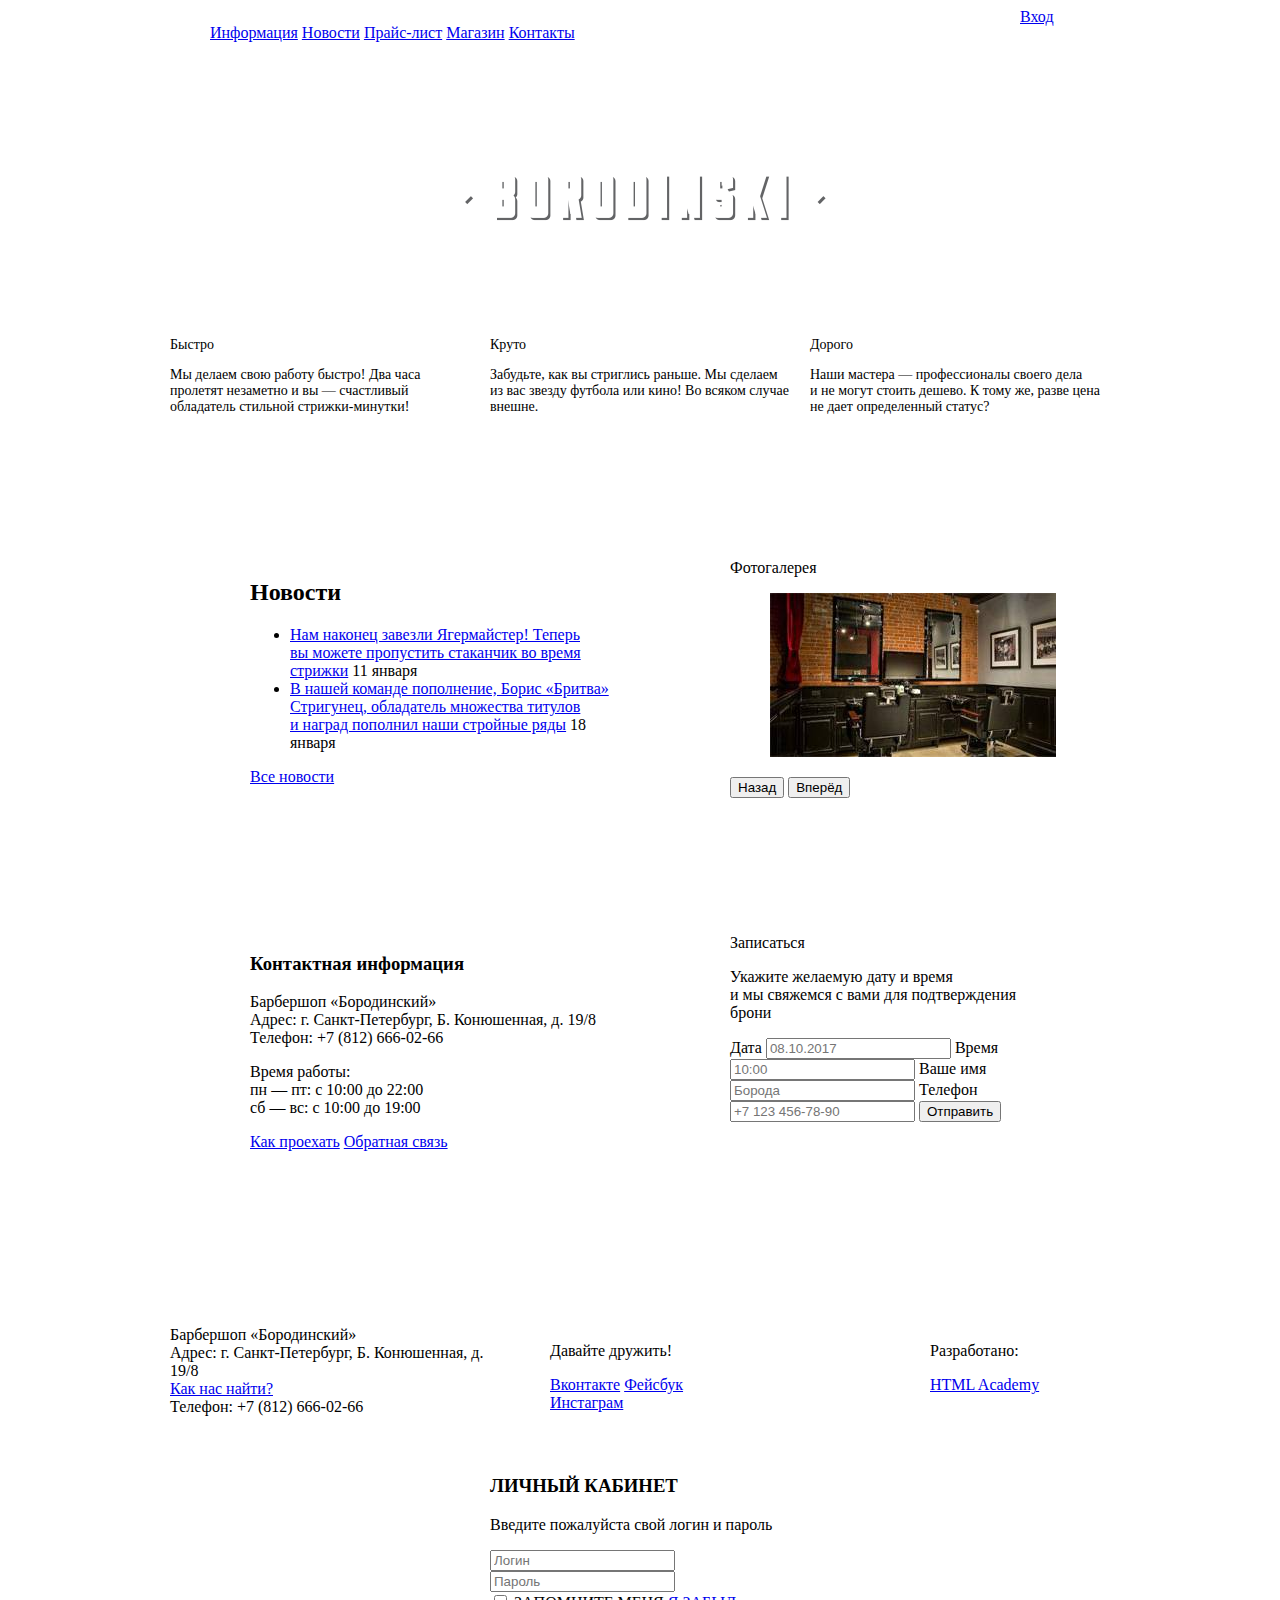
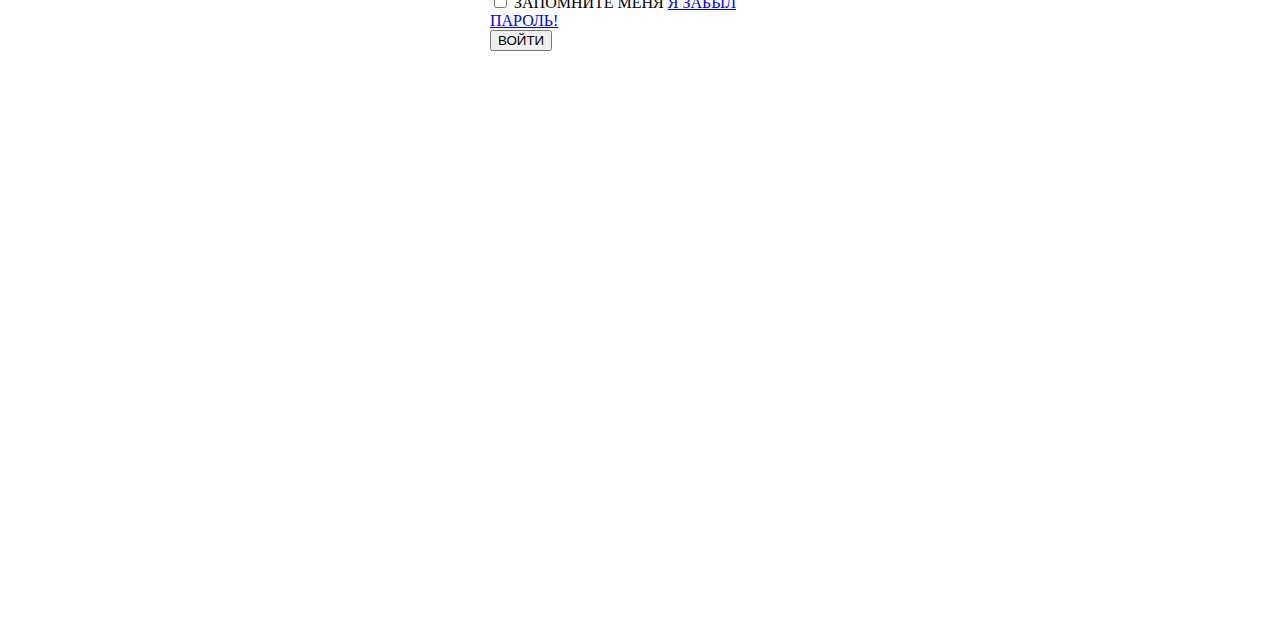
==== barbershop/index.html @ c0f5976d "Построил сетку" ====
<!DOCTYPE html>
<html lang="ru">
<head>
  <meta charset="UTF-8">
  <meta name="viewport" content="width=device-width, initial-scale=1.0">
  <meta http-equiv="X-UA-Compatible" content="ie=edge">
  <title>Барбершоп «Бородинский»</title>
  <link rel="stylesheet" href="css/style.css">
</head>
<body>
  <header class="main-header">
    <div class="container clearfix">
      <nav class="main-navigation">
        <ul>
          <li>
            <a href="#">Информация</a>
          </li>
          <li>
            <a href="#">Новости</a>
          </li>
          <li>
            <a href="price-list.html">Прайс-лист</a>
          </li>
          <li>
            <a href="shop.html">Магазин</a>
          </li>
          <li>
            <a href="#">Контакты</a>
          </li>
        </ul>
      </nav>
      <div class="user-block">
        <a class="login" href="#">Вход</a>
      </div>
    </div>
  </header>
  <main class="container">
    <div class="main-logo">
      <img src="img/logo.png" width="371" height="155" alt="Барбершоп «Бородинский»">
    </div>
    <div class="features">
      <div class="features-item">
        <div class="features-name">Быстро</div>
        <p>Мы делаем свою работу быстро! Два часа пролетят незаметно и вы — счастливый обладатель стильной стрижки-минутки!</p>
      </div>
      <div class="features-item">
          <div class="features-name">Круто</div>
          <p>Забудьте, как вы стриглись раньше. Мы сделаем из вас звезду футбола или кино! Во всяком случае внешне.</p>
      </div>
      <div class="features-item">
          <div class="features-name">Дорого</div>
          <p>Наши мастера — профессионалы своего дела и не могут стоить дешево. К тому же, разве цена не дает определенный статус?</p>
      </div>
    </div>
    <section class="index-content clearfix">
      <div class="index-content-left">
        <h2 class="txt-caption">Новости</h2>
        <ul>
          <li>
            <a href="#">Нам наконец завезли Ягермайстер! Теперь вы можете пропустить стаканчик во время стрижки</a>
            <time datetime="2017-01-11">11 января</time>
          </li>
          <li>
            <a href="#">В нашей команде пополнение, Борис «Бритва» Стригунец, обладатель множества титулов и наград пополнил наши стройные ряды</a>
            <time datetime="2017-01-18">18 января</time>
          </li>
        </ul>
        <a href="#" class="btn">Все новости</a>
      </div>
      <div class="index-content-right">
          <div class="txt-caption">Фотогалерея</div>
          <div class="gallery">
            <figure class="gallery-content">
              <img src="img/gallery-1.jpg" width="286" height="164" alt="комната для стрижка">
            </figure>
            <div class="btn-group">
              <button class="btn btn-prev" type="button">Назад</button>
              <button class="btn btn-next" type="button">Вперёд</button>
            </div>
            </div>
      </div>
    </section>
    <section class="index-content clearfix">
        <div class="index-content-left">
          <h3 class="txt-caption">Контактная информация</h3>
            <p>
                Барбершоп «Бородинский»<br>
                Адрес: г. Санкт-Петербург, Б. Конюшенная, д. 19/8<br>
                Телефон: +7 (812) 666-02-66
            </p>
            <p>
                Время работы:<br>
                пн — пт: с 10:00 до 22:00<br>
                сб — вс: с 10:00 до 19:00
            </p>
            <div class="btn-group">
              <a class="btn" href="#">Как проехать</a>
              <a class="btn" href="#">Обратная связь</a>
            </div>
        </div>
        <div class="index-content-right">
          <div class="txt-caption">Записаться</div>
            <p>Укажите желаемую дату и время и мы свяжемся с вами для подтверждения брони</p>
            <form class="appointment-form" action="https://echo.htmlacademy.ru" method="post">
              <label for="date">Дата</label>
              <input type="text" id="date" name="date" value="" placeholder="08.10.2017">
              <label for="time">Время</label>
              <input type="text" id="time" name="time" value="" placeholder="10:00">
              <label for="name">Ваше имя</label>
              <input type="text" id="name" name="name" value="" placeholder="Борода">
              <label for="phone">Телефон</label>
              <input type="tel" id="phone" name="phone" value="" placeholder="+7 123 456-78-90">
              <button class="btn btn-box" type="submit">Отправить</button>
            </form>
        </div>
    </section>
  </main>
  <footer class="main-footer">
      <div class="container clearfix">
          <div class="footer-contacts">
                Барбершоп «Бородинский»<br>
                Адрес: г. Санкт-Петербург, Б. Конюшенная, д. 19/8<br>
                <a href="#">Как нас найти?</a><br>
                Телефон: +7 (812) 666-02-66
          </div>
          <div class="footer-social">
            <p>Давайте дружить!</p>
            <a class="social-btn btn social-btn-vk" href="#">Вконтакте</a>
            <a class="social-btn btn social-btn-fb" href="#">Фейсбук</a>
            <a class="social-btn btn social-btn-inst" href="#">Инстаграм</a>
          </div>
          <div class="footer-copyright">
            <p>Разработано:</p>
            <a class="btn" href="https://htmlacademy.ru">HTML Academy</a>
          </div>
      </div>
  </footer>
  <div class="login-form popup">
    <form action="index.html">
      <h3 class="txt-caption">ЛИЧНЫЙ КАБИНЕТ</h3>
      <p>Введите пожалуйста свой логин и пароль</p>
      <input type="text" placeholder="Логин">
      <input type="password" placeholder="Пароль">
      <div class="login-save">
        <label><input type="checkbox"> ЗАПОМНИТЕ МЕНЯ</label>
        <a href="#">Я ЗАБЫЛ ПАРОЛЬ!</a>
      </div>
      <button class="btn btn-box" type="submit">ВОЙТИ</button>
    </form>
  </div>
  <div class="map popup">
    <iframe src="https://yandex.ru/map-widget/v1/-/CBaj6BCYpC" width="765" height="560" frameborder="0"></iframe>
  </div>
</body>
</html>
---- barbershop/css/style.css ----
body{
    -background: rgb(178, 177, 218);
}
section, div{
    -outline: 1px solid rgb(0, 0, 0);
}
.container{
    width: 940px;
    margin: 0 auto;
    padding: 0 10px;
}
.clearfix::after {
    content: "";
    display: table;
    clear: both;
}
/*Шапка сайта*/
.main-header{
    margin-bottom: 60px;
}
.header-logo{
    float: left;
    width: 140px;
}
.main-navigation{
    float: left;
    width: 700px;
}
.main-navigation li{
    display: inline-block;
}
.user-block{
    width: 90px;
    float: right;
}
/*Содержимое сайта */
.main-logo{
    margin: 0 auto;
    width: 371px;
    margin-bottom: 60px;
}
.features{
    font-size: 0;
    margin-bottom: 80px;
}
.features-item{
    font-size: 14px;
    display: inline-block;
    width: 300px;
    margin-right: 20px;
}
.features-item:last-child{
    margin-right: 0px;
}
.index-content{
    padding: 50px 80px;
    margin-bottom: 36px;
}
.index-content-left{
    width: 380px;
    float: left;
}
.index-content-right{
    width: 300px;
    float: right;
}
.breadcrumbs ul li{
    display: inline-block;
}
.product-content-left{
    width: 460px;
    float: left;
}
.product-content-right{
    width: 400px;
    float: right;
}
.product-images{
    font-size: 0;
}
.product-images img{
    margin-right: 20px;
}
.product-images img:last-child{
    margin-right: 0;
}
.price-info-left{
    width: 400px;
    float: left;
}
.price-info-right{
    width: 460px;
    float: right;
}
.about-us-left{
    width: 400px;
    float: left;
}
.about-us-right{
    width: 460px;
    float: right;
}
.sidebar{
    float: left;
    width: 220px;
}
.sidebar label{
    display: block;
}
.products{
    float: right;
    width: 700px;
    font-size: 0px;
}
.products-item{
    font-size: 14px;
    display: inline-block;
    width: 220px;
    margin-right: 20px;
    margin-bottom: 20px;
}
.products-item:nth-child(3n){
    margin-right: 0;
}
.product-info p{
    float: left;
}
.product-info .vendor-code{
    float: right;
}
/*Подвал сайта*/
.main-footer{
    margin-top: 65px;
    padding-top: 60px;
    padding-bottom: 40px;
}
.footer-contacts{
    float: left;
    width: 320px;
    margin-right: 60px;
}
.footer-social{
    float: left;
    width: 180px;
}
.footer-copyright{
    float: right;
    width: 180px;
}
/*Всплывающие окна*/
.login-form{
    width: 300px;
    margin: 0 auto;
}
.map{
    margin: 0 auto;
    width: 765px;
}
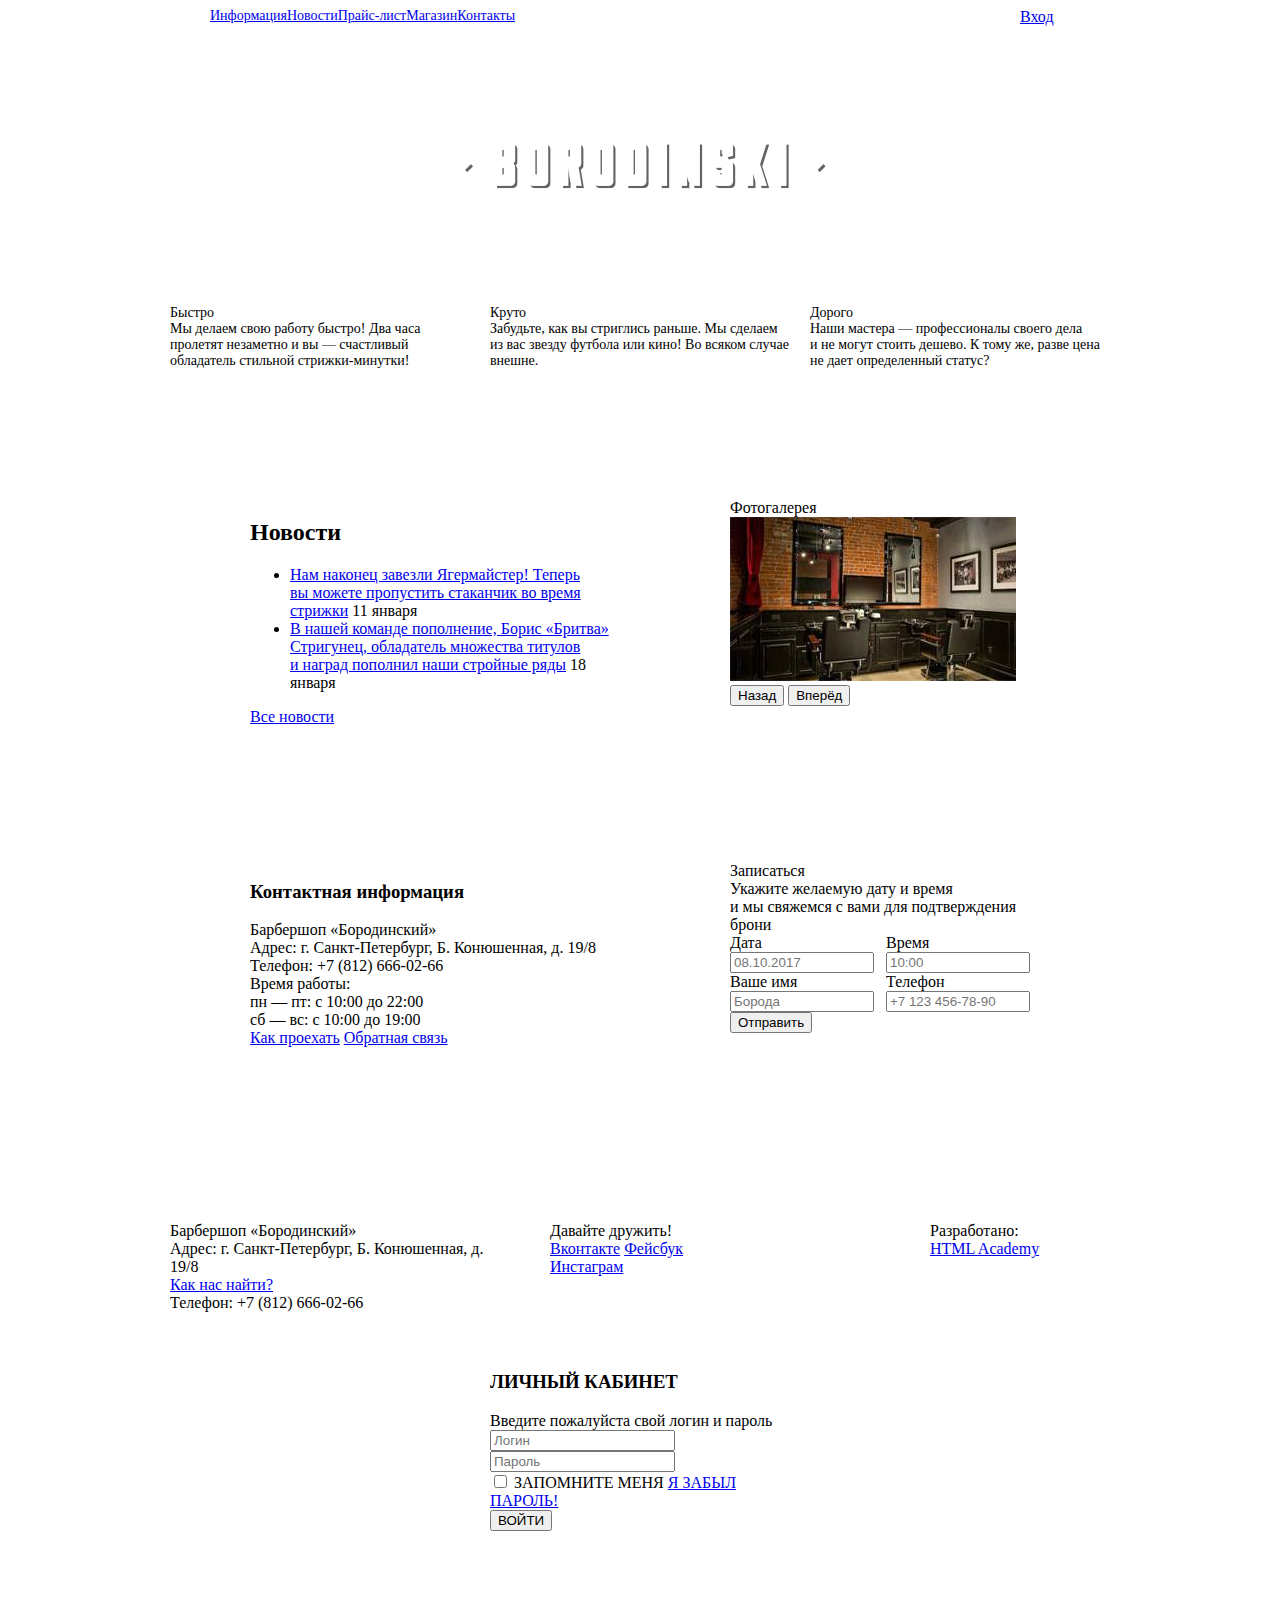
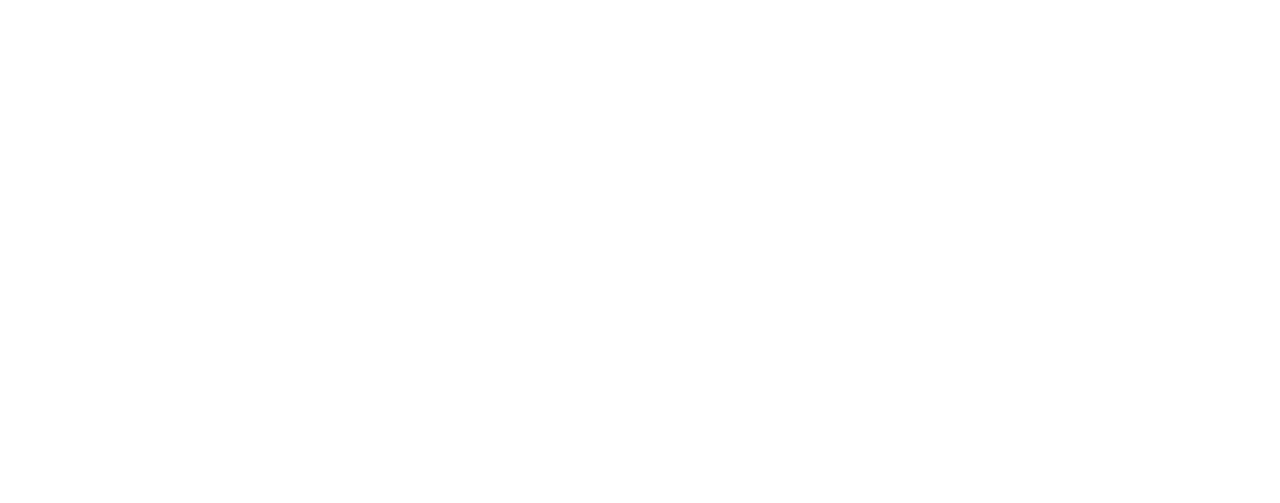
==== commit 92707cf7: "сделал правки" ====
--- a/barbershop/index.html
+++ b/barbershop/index.html
@@ -101,15 +101,25 @@
         <div class="index-content-right">
           <div class="txt-caption">Записаться</div>
             <p>Укажите желаемую дату и время и мы свяжемся с вами для подтверждения брони</p>
-            <form class="appointment-form" action="https://echo.htmlacademy.ru" method="post">
-              <label for="date">Дата</label>
-              <input type="text" id="date" name="date" value="" placeholder="08.10.2017">
-              <label for="time">Время</label>
-              <input type="text" id="time" name="time" value="" placeholder="10:00">
-              <label for="name">Ваше имя</label>
-              <input type="text" id="name" name="name" value="" placeholder="Борода">
-              <label for="phone">Телефон</label>
-              <input type="tel" id="phone" name="phone" value="" placeholder="+7 123 456-78-90">
+            <form class="appointment-form clearfix" action="https://echo.htmlacademy.ru" method="post">
+              <div class="form-block">
+                <div class="form-item">
+                  <label for="date">Дата</label>
+                  <input type="text" id="date" name="date" value="" placeholder="08.10.2017">
+                </div>
+                <div class="form-item">
+                  <label for="time">Время</label>
+                  <input type="text" id="time" name="time" value="" placeholder="10:00">
+                </div>
+                <div class="form-item">
+                  <label for="name">Ваше имя</label>
+                  <input type="text" id="name" name="name" value="" placeholder="Борода">
+                </div>
+                <div class="form-item">
+                  <label for="phone">Телефон</label>
+                  <input type="tel" id="phone" name="phone" value="" placeholder="+7 123 456-78-90">
+                </div>
+              </div>
               <button class="btn btn-box" type="submit">Отправить</button>
             </form>
         </div>
--- a/barbershop/css/style.css
+++ b/barbershop/css/style.css
@@ -1,3 +1,6 @@
+*{
+    box-sizing: border-box;
+}
 body{
     -background: rgb(178, 177, 218);
 }
@@ -5,7 +8,7 @@
     -outline: 1px solid rgb(0, 0, 0);
 }
 .container{
-    width: 940px;
+    width: 960px;
     margin: 0 auto;
     padding: 0 10px;
 }
@@ -25,9 +28,12 @@
 .main-navigation{
     float: left;
     width: 700px;
+    font-size: 0;
+
 }
 .main-navigation li{
     display: inline-block;
+    font-size: 14px;
 }
 .user-block{
     width: 90px;
@@ -64,8 +70,12 @@
     width: 300px;
     float: right;
 }
+.breadcrumbs ul {
+    font-size: 0;
+}
 .breadcrumbs ul li{
     display: inline-block;
+    font-size: 14px;
 }
 .product-content-left{
     width: 460px;
@@ -78,10 +88,11 @@
 .product-images{
     font-size: 0;
 }
-.product-images img{
+.product-images .img-prev{
     margin-right: 20px;
+    display: inline-block;
 }
-.product-images img:last-child{
+.product-images .img-prev:last-child{
     margin-right: 0;
 }
 .price-info-left{
@@ -128,6 +139,25 @@
 .product-info .vendor-code{
     float: right;
 }
+figure,p{
+    margin: 0;
+}
+.appointment-form label{
+    display: block;
+}
+.appointment-form input{
+    width: 100%;
+}
+.appointment-form .form-item{
+    width: 48%;
+    float: left;
+}
+.appointment-form .form-item:nth-child(2n){
+    float: right;
+}
+.price-table{
+    width: 100%;
+}
 /*Подвал сайта*/
 .main-footer{
     margin-top: 65px;
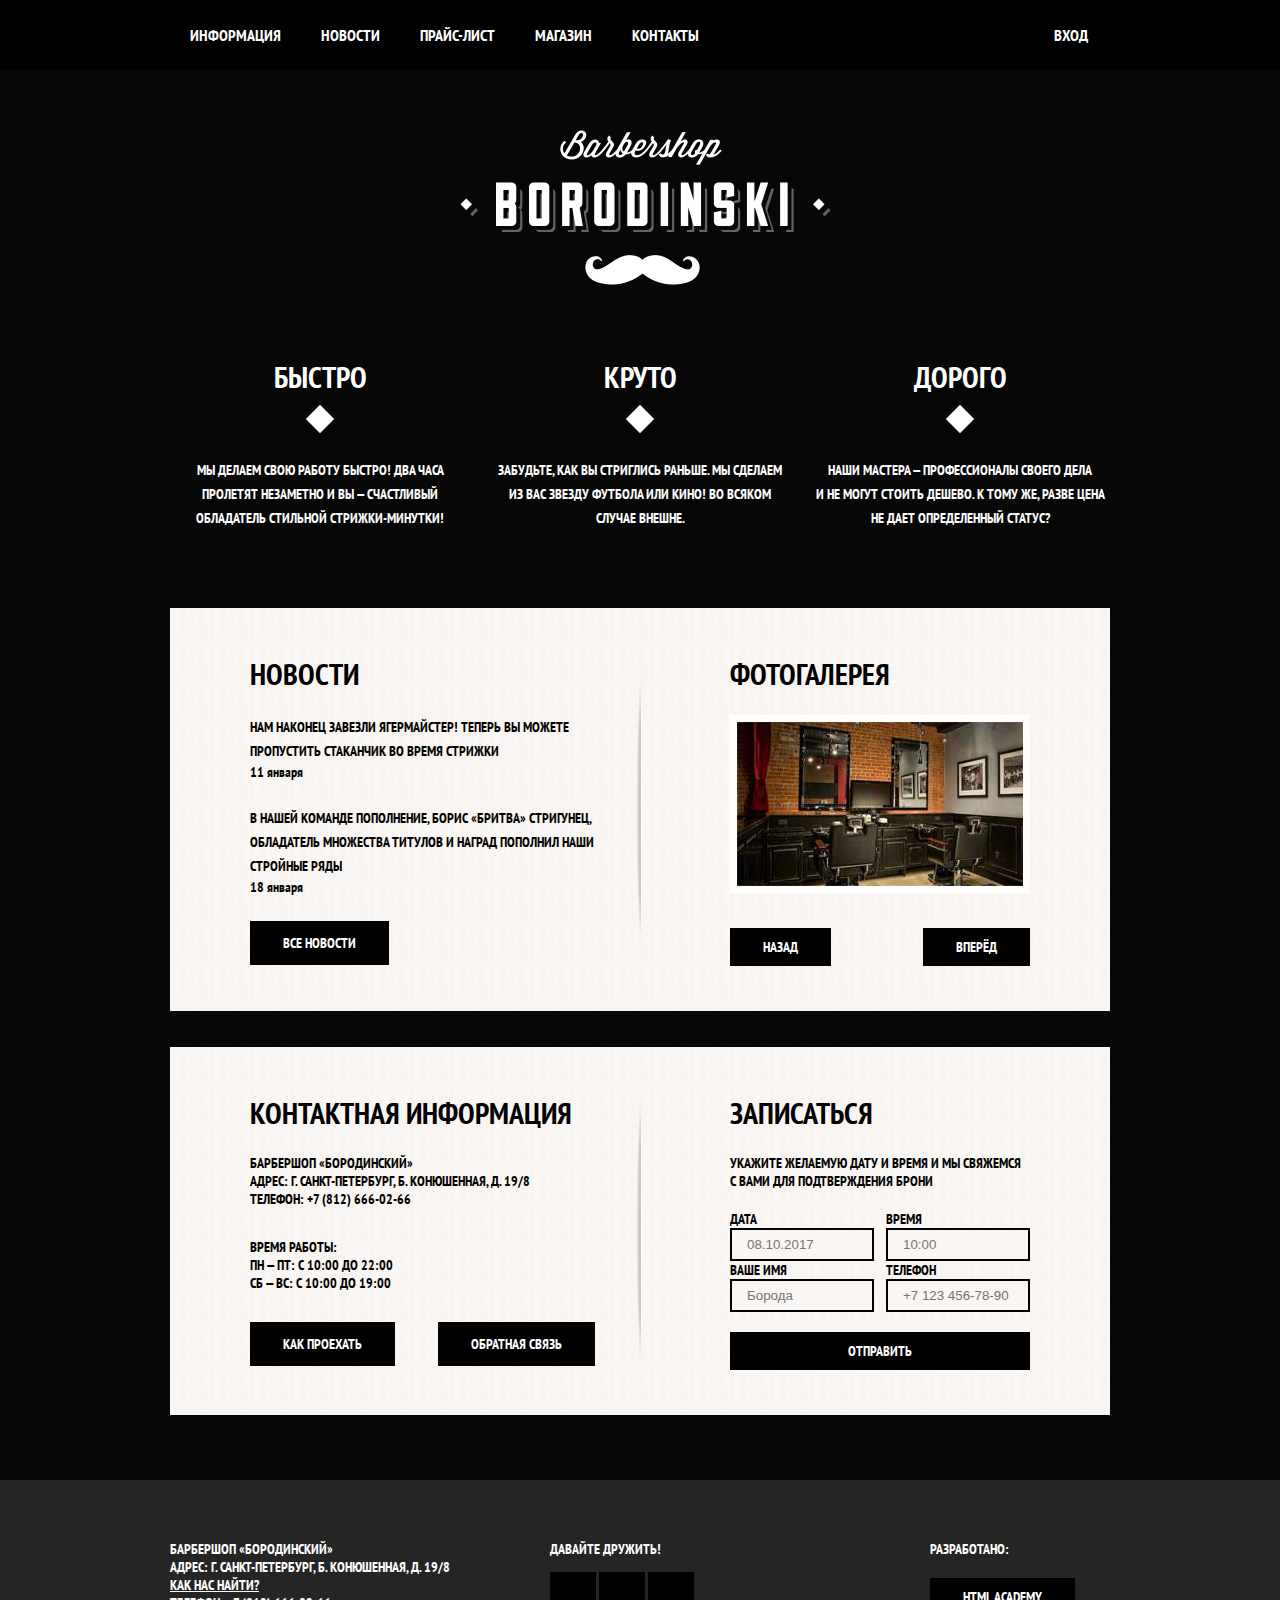
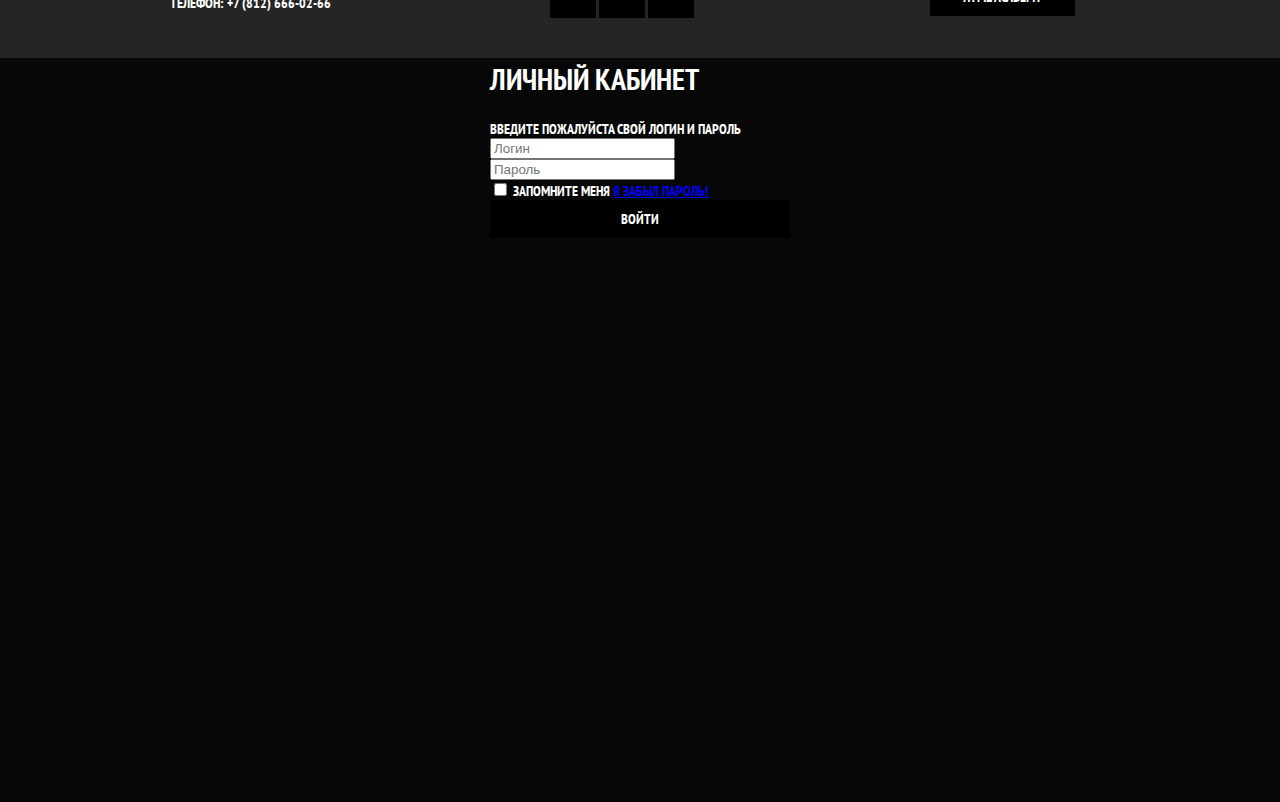
==== commit e738f920: "Сделал верстку" ====
--- a/barbershop/index.html
+++ b/barbershop/index.html
@@ -6,10 +6,11 @@
   <meta http-equiv="X-UA-Compatible" content="ie=edge">
   <title>Барбершоп «Бородинский»</title>
   <link rel="stylesheet" href="css/style.css">
+  <link href="https://fonts.googleapis.com/css?family=PT+Sans+Narrow:400,700&amp;subset=cyrillic" rel="stylesheet">
 </head>
-<body>
+<body class="main-page">
   <header class="main-header">
-    <div class="container clearfix">
+    <div class="container header-container">
       <nav class="main-navigation">
         <ul>
           <li>
@@ -52,17 +53,17 @@
           <p>Наши мастера — профессионалы своего дела и не могут стоить дешево. К тому же, разве цена не дает определенный статус?</p>
       </div>
     </div>
-    <section class="index-content clearfix">
+    <section class="index-content">
       <div class="index-content-left">
         <h2 class="txt-caption">Новости</h2>
-        <ul>
+        <ul class="list-news">
           <li>
             <a href="#">Нам наконец завезли Ягермайстер! Теперь вы можете пропустить стаканчик во время стрижки</a>
-            <time datetime="2017-01-11">11 января</time>
+            <time datetime="2017-01-11">11 <span>января</span></time>
           </li>
           <li>
             <a href="#">В нашей команде пополнение, Борис «Бритва» Стригунец, обладатель множества титулов и наград пополнил наши стройные ряды</a>
-            <time datetime="2017-01-18">18 января</time>
+            <time datetime="2017-01-18">18 <span>января</span></time>
           </li>
         </ul>
         <a href="#" class="btn">Все новости</a>
@@ -80,8 +81,8 @@
             </div>
       </div>
     </section>
-    <section class="index-content clearfix">
-        <div class="index-content-left">
+    <section class="index-content">
+        <div class="index-content-left contact-info">
           <h3 class="txt-caption">Контактная информация</h3>
             <p>
                 Барбершоп «Бородинский»<br>
@@ -101,7 +102,7 @@
         <div class="index-content-right">
           <div class="txt-caption">Записаться</div>
             <p>Укажите желаемую дату и время и мы свяжемся с вами для подтверждения брони</p>
-            <form class="appointment-form clearfix" action="https://echo.htmlacademy.ru" method="post">
+            <form class="appointment-form" action="https://echo.htmlacademy.ru" method="post">
               <div class="form-block">
                 <div class="form-item">
                   <label for="date">Дата</label>
@@ -126,7 +127,7 @@
     </section>
   </main>
   <footer class="main-footer">
-      <div class="container clearfix">
+      <div class="container footer-container">
           <div class="footer-contacts">
                 Барбершоп «Бородинский»<br>
                 Адрес: г. Санкт-Петербург, Б. Конюшенная, д. 19/8<br>
--- a/barbershop/css/style.css
+++ b/barbershop/css/style.css
@@ -2,88 +2,345 @@
     box-sizing: border-box;
 }
 body{
-    -background: rgb(178, 177, 218);
-}
-section, div{
-    -outline: 1px solid rgb(0, 0, 0);
+    background: rgb(245, 242, 237);
+    margin: 0;
+    color: #000;
+    font-family: "PT Sans Narrow";
+    font-weight: bold;
+    text-transform: uppercase;
+    font-size: 14px;
+}
+.main-page{
+    background: url("/img/main-background.jpg") #070707 no-repeat;
+    color: #fff;
 }
 .container{
     width: 960px;
     margin: 0 auto;
     padding: 0 10px;
 }
-.clearfix::after {
-    content: "";
-    display: table;
-    clear: both;
-}
 /*Шапка сайта*/
 .main-header{
+    background: #000;
     margin-bottom: 60px;
 }
+.header-container{
+    display: flex;
+    justify-content: space-between;
+}
 .header-logo{
-    float: left;
     width: 140px;
+    display: flex;
+    align-items: center;
 }
 .main-navigation{
-    float: left;
     width: 700px;
     font-size: 0;
 
 }
+.main-navigation ul{
+    padding: 0;
+}
 .main-navigation li{
     display: inline-block;
     font-size: 14px;
+    padding: 25px 20px;
+}
+.main-navigation li:hover{
+    background: #242424;
+}
+.main-navigation a.active {
+    padding-bottom: 21px;
+    border-bottom: 4px solid #fff;
+}
+.main-header a{
+    color: rgb(255, 255, 255);
+    text-decoration: none;
+    text-transform: uppercase;
+    font-size: 16px;
+    line-height: 20px;
 }
 .user-block{
-    width: 90px;
-    float: right;
+    width: 110px;
+    padding:25px 0 25px 54px;
+    position: relative;
+    
+}
+.user-block:hover{
+    background: #242424;
+}
+.user-block:hover::before{
+    opacity: 1;
+}
+.user-block::before{
+    content: "";
+    width: 14px;
+    height: 14px;
+    display: block;
+    background: url(/img/icons.png);
+    background-position: 0px -82px;
+    position: absolute;
+    left: 25px;
+    top: 30px;
+    opacity: 0.3;
 }
 /*Содержимое сайта */
 .main-logo{
     margin: 0 auto;
-    width: 371px;
-    margin-bottom: 60px;
+    width: 360px;
+    margin-bottom: 67px;
 }
 .features{
-    font-size: 0;
-    margin-bottom: 80px;
+    display: flex;
+    margin-bottom: 78px;
+    justify-content: space-between
 }
 .features-item{
-    font-size: 14px;
-    display: inline-block;
     width: 300px;
-    margin-right: 20px;
-}
-.features-item:last-child{
-    margin-right: 0px;
+}
+.features-item p{
+    padding: 0 5px;
+    text-align: center;
+    line-height: 24px;
+    font-size: 14px;
+
+}
+.features-name{
+    position: relative;
+    padding-bottom: 60px;
+    font-size: 30px;
+    line-height: 42px;
+    display: flex;
+    justify-content: center;
+}
+.features-name::before{
+    content:"";
+    display: block;
+    background: #fff;
+    width: 20px;
+    height: 20px;
+    position: absolute;
+    transform: rotate(45deg);  
+    top:53px;
 }
 .index-content{
-    padding: 50px 80px;
+    background: url("../img/shadow.png") no-repeat center, #f8f5f2
+                 url("../img/bg-index.jpg");
+    color: #000;
+    display: flex;
+    justify-content: space-between;
+    padding: 45px 80px;
     margin-bottom: 36px;
+}
+.list-news li{
+    margin-bottom: 25px;
+}
+.index-content ul{
+    padding: 0;
+    list-style: none;
+}
+.index-content a{
+    text-decoration: none;
+    color: #000;
+    font-size: 14px;
+    line-height: 24px;
+}
+.index-content time{
+    display: block;
+    text-transform: lowercase;
+}
+a.btn{
+    color: #fff;
+    text-decoration: none;
+}
+.btn:hover, .btn:active{
+    background: #663d15;
+}
+.btn-box{
+    width: 100%;
+}
+.btn{
+    display: inline-block;
+    background: #000;
+    color: #fff;
+    border: none;
+    font-family: "PT Sans Narrow";
+    font-weight: bold;
+    text-transform: uppercase;
+    padding: 10px 33px;
+    cursor: pointer;
+    font-size: 14px;
+}
+.btn-group{
+    display: flex;
+    justify-content: space-between;
 }
 .index-content-left{
     width: 380px;
-    float: left;
+}
+.txt-caption{
+    font-size: 30px;
+    line-height: 42px;
+    margin-top: 0;
+    margin-bottom: 20px;
+}
+.gallery-content{
+    line-height: 0;
+    border: 7px solid rgb(255, 255, 255);
+    margin-bottom: 35px;
+}
+.contact-info{
+    padding-right: 35px;
+}
+.contact-info p{
+    margin-bottom: 30px;
 }
 .index-content-right{
     width: 300px;
-    float: right;
+}
+.breadcrumbs{
+    margin-bottom: 55px;
 }
 .breadcrumbs ul {
     font-size: 0;
+    padding: 0;
+}
+.breadcrumbs a{
+    color: #000;
+    text-decoration: none;
 }
 .breadcrumbs ul li{
     display: inline-block;
     font-size: 14px;
+    margin-right: 24px;
+    position: relative;
+    padding-right: 24px; 
+
+}
+.breadcrumbs ul li:after{
+    content: "";
+    display: block;
+    width: 10px;
+    height: 10px;
+    background: #000;
+    transform: rotate(45deg);
+    position: absolute;
+    right: -5px;
+    top: 3px;
+}
+.breadcrumbs ul li:last-child{
+    color: #aba9a7;
+}
+.breadcrumbs ul li:last-child:after{
+    content: "";
+    display: none;
+  
+}
+.product-img img, .img-prev img{
+    box-shadow: 0 0 15px rgba(0, 1, 1, 0.2);
+    margin-bottom: 20px;
+}
+.btn-buy{
+    text-align: center;
+    margin-bottom: 15px;
+}
+.btn-buy .btn{
+    padding: 10px 20px;
+}
+.price{
+    background: #e5e5e5;
+    display: inline-block;
+    padding: 10px 33px;
+    margin-right: -4px;
+}
+.product-info{
+    margin-bottom: 40px;
+}
+.vendor-code{
+    color: #aba9a7;
+}
+.product-descriotion{
+    margin-bottom: 40px;
+}
+.kit-caption{
+    margin: 65px 0 30px 0;
+}
+.kit-list{
+    list-style: none;
+    padding: 0;
+}
+.kit-list li{
+    position: relative;
+    padding-left: 20px; 
+    line-height: 24px;
+}
+.kit-list li::before{
+    content: "";
+    display: block;
+    width: 10px;
+    height: 10px;
+    background: #000;
+    transform: rotate(45deg);
+    position: absolute;
+    left: 0;
+    top: 7px;
+}
+.brand-list{
+    list-style: none;
+    padding: 0;
+}
+.brand-list a{
+    text-decoration: none;
+    color: #000;
+    margin-bottom: 15px;
+}
+.brand-list li{
+    position: relative;
+    padding-left: 20px; 
+    line-height: 24px;
+    margin-bottom: 15px;
+}
+.brand-list li::before{
+    content: "";
+    display: block;
+    width: 10px;
+    height: 10px;
+    background: #000;
+    transform: rotate(45deg);
+    position: absolute;
+    left: 0;
+    top: 7px;
+}
+.product-content{
+    display: flex;
+    justify-content: space-between;
+}
+.lg-txt{
+    font-size: 48px;
+    line-height: 48px;
+    text-align: center;
+    position: relative
+}
+.lg-txt::before,.lg-txt::after{
+    display: block;
+    position: absolute;
+    content: "";
+    width: 160px;
+    height: 2px;
+    top:26px;
+    background: #000;
+}
+.lg-txt::before{
+    left: 0;
+}
+.lg-txt::after{
+    right: 0;
 }
 .product-content-left{
     width: 460px;
-    float: left;
 }
 .product-content-right{
     width: 400px;
-    float: right;
 }
 .product-images{
     font-size: 0;
@@ -95,49 +352,87 @@
 .product-images .img-prev:last-child{
     margin-right: 0;
 }
+.price-info{
+    display: flex;
+    justify-content: space-between;
+    margin-bottom: 40px;
+}
 .price-info-left{
     width: 400px;
-    float: left;
 }
 .price-info-right{
     width: 460px;
-    float: right;
-}
-.about-us-left{
+}
+.about-us-content{
+    display: flex;
+}
+.about-us-content p{
     width: 400px;
-    float: left;
-}
-.about-us-right{
+}
+.about-us-content p:last-child{
+    margin-left: auto;
     width: 460px;
-    float: right;
+}
+.products-container{
+    display: flex;
+    flex-wrap: wrap;
+    justify-content: space-between;
+}
+.products-container h1{
+    flex-basis: 100%;
+}
+.products-container .breadcrumbs{
+    flex-basis: 100%;
 }
 .sidebar{
-    float: left;
     width: 220px;
 }
 .sidebar label{
     display: block;
 }
 .products{
-    float: right;
     width: 700px;
     font-size: 0px;
 }
 .products-item{
+    vertical-align: top;
     font-size: 14px;
     display: inline-block;
     width: 220px;
     margin-right: 20px;
     margin-bottom: 20px;
+    background: #fff;
+    line-height: 18px;
+    box-shadow: 0 0 15px rgba(0, 1, 1, 0.2);
+}
+.products-item a:not(.btn){
+    color: #000;
+    text-decoration: none;
+}
+.products-item:hover{
+    box-shadow: 3.2px 3.8px 25px rgba(0, 1, 1, 0.3);
+}
+
+.products-item .product-name{
+    margin-left: 15px;
+    margin-bottom: 15px;
+}
+.products-list{
+    margin-bottom: 45px;
+}
+.products-list .product-img img{
+    margin-bottom: 15px;
+    box-shadow: none;
+}
+.name{
+    display: block;
 }
 .products-item:nth-child(3n){
     margin-right: 0;
 }
-.product-info p{
-    float: left;
-}
-.product-info .vendor-code{
-    float: right;
+.product-info{
+    display: flex;
+    justify-content: space-between;
 }
 figure,p{
     margin: 0;
@@ -147,35 +442,112 @@
 }
 .appointment-form input{
     width: 100%;
+    padding: 7px 15px;
+    border: 2px solid #000;
+    background: #f9f6f3;
+}
+.appointment-form input:focus{
+    border: 2px solid #663d15;
+    outline: none;
 }
 .appointment-form .form-item{
     width: 48%;
-    float: left;
-}
-.appointment-form .form-item:nth-child(2n){
-    float: right;
-}
+}
+.form-block{
+    display: flex;
+    flex-wrap: wrap;
+    justify-content: space-between;
+    margin: 20px 0;
+}
+
 .price-table{
     width: 100%;
+    border: 2px solid black;
+    border-collapse: collapse
+}
+.price-table td{
+    border: 2px solid rgb(0, 0, 0);
+    padding: 10px 30px;
+}
+.price-table td:nth-child(2n){
+    text-align: right;
+}
+.pagination ul{
+    padding: 0;
+}
+.pagination li{
+    display: inline-block;
+    margin-left: 8px;
+}
+.pagination li:first-child{
+    margin-left: 0;
+}
+.pagination li .btn{
+    padding: 10px 18px;
+}
+.pagination li a.active{
+    background: #fff;
+    color: #000;
 }
 /*Подвал сайта*/
 .main-footer{
+    color: #fff;
     margin-top: 65px;
     padding-top: 60px;
     padding-bottom: 40px;
+    background: #252525;
+    font-size: 14px
+}
+.footer-container{
+    display: flex;
 }
 .footer-contacts{
-    float: left;
     width: 320px;
     margin-right: 60px;
 }
 .footer-social{
-    float: left;
     width: 180px;
 }
+.social-btn{
+    font-size: 0;
+    padding: 0;
+    width: 46px;
+    height: 46px;
+}
+.footer-contacts a{
+    color: #fff;
+}
 .footer-copyright{
-    float: right;
+    margin-left: auto;
     width: 180px;
+}
+.footer .social-btn{
+    background: #000;
+}
+.social-btn-vk{
+    background: rgb(0, 0, 0) url(/img/vk.png) no-repeat center;
+}
+.social-btn-vk:hover{
+    background: rgb(255, 255, 255) url(/img/vk_b.png) no-repeat center;
+}
+.social-btn-fb{
+    background: rgb(0, 0, 0) url(/img/facebook.png) no-repeat center;
+}
+.social-btn-inst{
+    background: rgb(0, 0, 0) url(/img/instagram.png) no-repeat center;
+}
+.social-btn-fb:hover{
+    background: rgb(255, 255, 255) url(/img/facebook_b.png) no-repeat center;
+}
+.social-btn-inst:hover{
+    background: rgb(255, 255, 255) url(/img/instagram_b.png) no-repeat center;
+}
+.footer-copyright p{
+    margin-bottom: 20px;
+}
+.footer-copyright .btn:hover{
+    background: #fff;
+    color: #000;
 }
 /*Всплывающие окна*/
 .login-form{
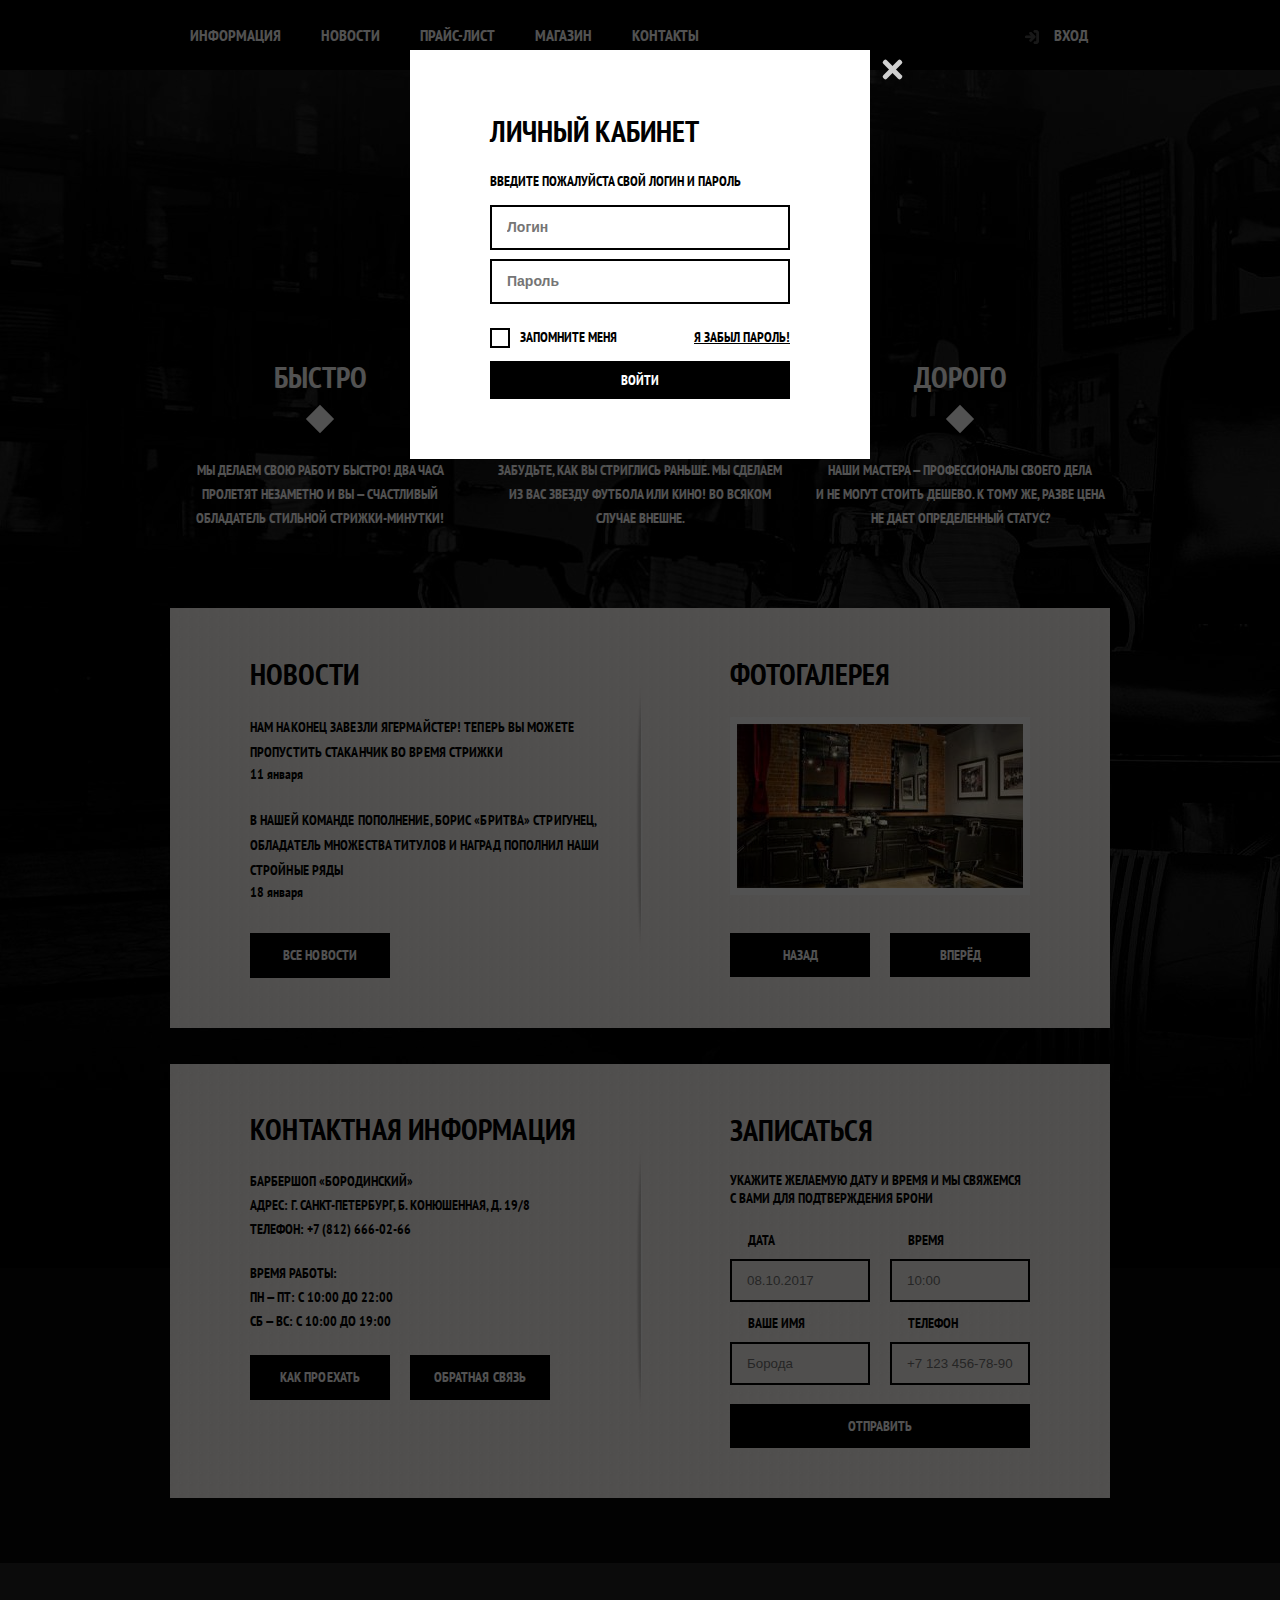
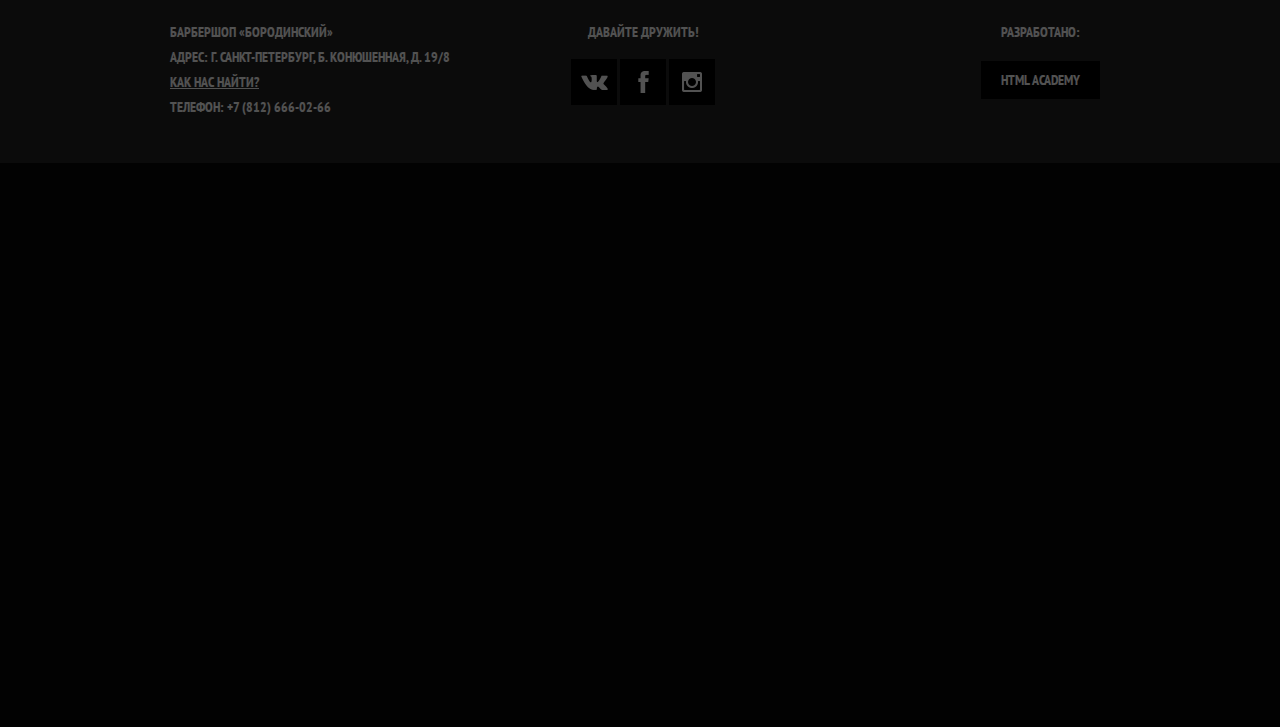
==== commit 2467d2bf: "Верстка макетов" ====
--- a/barbershop/index.html
+++ b/barbershop/index.html
@@ -7,6 +7,7 @@
   <title>Барбершоп «Бородинский»</title>
   <link rel="stylesheet" href="css/style.css">
   <link href="https://fonts.googleapis.com/css?family=PT+Sans+Narrow:400,700&amp;subset=cyrillic" rel="stylesheet">
+  <script src="https://ajax.googleapis.com/ajax/libs/jquery/2.2.4/jquery.min.js"></script>
 </head>
 <body class="main-page">
   <header class="main-header">
@@ -129,10 +130,10 @@
   <footer class="main-footer">
       <div class="container footer-container">
           <div class="footer-contacts">
-                Барбершоп «Бородинский»<br>
-                Адрес: г. Санкт-Петербург, Б. Конюшенная, д. 19/8<br>
-                <a href="#">Как нас найти?</a><br>
-                Телефон: +7 (812) 666-02-66
+            <p>Барбершоп «Бородинский»</p>
+            <p> Адрес: г. Санкт-Петербург, Б. Конюшенная, д. 19/8</p>
+            <a href="#">Как нас найти?</a>
+            <p>Телефон: +7 (812) 666-02-66</p>    
           </div>
           <div class="footer-social">
             <p>Давайте дружить!</p>
@@ -146,21 +147,35 @@
           </div>
       </div>
   </footer>
-  <div class="login-form popup">
-    <form action="index.html">
-      <h3 class="txt-caption">ЛИЧНЫЙ КАБИНЕТ</h3>
-      <p>Введите пожалуйста свой логин и пароль</p>
-      <input type="text" placeholder="Логин">
-      <input type="password" placeholder="Пароль">
-      <div class="login-save">
-        <label><input type="checkbox"> ЗАПОМНИТЕ МЕНЯ</label>
-        <a href="#">Я ЗАБЫЛ ПАРОЛЬ!</a>
-      </div>
-      <button class="btn btn-box" type="submit">ВОЙТИ</button>
-    </form>
+  <div class="bg-popup">
+      <div class="login-form popup">
+          <form action="index.html">
+            <h3 class="txt-caption">ЛИЧНЫЙ КАБИНЕТ</h3>
+            <p>Введите пожалуйста свой логин и пароль</p>
+            <input type="text" placeholder="Логин">
+            <input type="password" placeholder="Пароль">
+            <div class="login-save">
+              <input id="save-me" type="checkbox">
+              <label for="save-me"><span class="form-chbx"></span> ЗАПОМНИТЕ МЕНЯ</label>
+              <a href="#">Я ЗАБЫЛ ПАРОЛЬ!</a>
+            </div>
+            <button class="btn btn-box" type="submit">ВОЙТИ</button>
+            <button class="close" type="button">Закрыть</button>
+          </form>
+        </div>
   </div>
   <div class="map popup">
     <iframe src="https://yandex.ru/map-widget/v1/-/CBaj6BCYpC" width="765" height="560" frameborder="0"></iframe>
   </div>
+  <script>
+    $(document).ready(function(){
+      $(".close").click(function(){
+        $(".bg-popup").css("display","none");
+      })
+      $(".user-block").click(function(){
+        $(".bg-popup").css("display","block");
+      })
+    });
+  </script>
 </body>
 </html>--- a/barbershop/css/style.css
+++ b/barbershop/css/style.css
@@ -9,9 +9,10 @@
     font-weight: bold;
     text-transform: uppercase;
     font-size: 14px;
+    position: relative;
 }
 .main-page{
-    background: url("/img/main-background.jpg") #070707 no-repeat;
+    background: url("../img/main-background.jpg") #070707 no-repeat;
     color: #fff;
 }
 .container{
@@ -29,9 +30,12 @@
     justify-content: space-between;
 }
 .header-logo{
-    width: 140px;
+    width: 151px;
     display: flex;
     align-items: center;
+}
+.header-logo a{
+    margin-left: 20px;
 }
 .main-navigation{
     width: 700px;
@@ -77,7 +81,7 @@
     width: 14px;
     height: 14px;
     display: block;
-    background: url(/img/icons.png);
+    background: url(../img/icons.png);
     background-position: 0px -82px;
     position: absolute;
     left: 25px;
@@ -131,6 +135,7 @@
     justify-content: space-between;
     padding: 45px 80px;
     margin-bottom: 36px;
+    padding-bottom: 50px;
 }
 .list-news li{
     margin-bottom: 25px;
@@ -138,12 +143,14 @@
 .index-content ul{
     padding: 0;
     list-style: none;
+    margin-bottom: 32px;
 }
 .index-content a{
     text-decoration: none;
     color: #000;
     font-size: 14px;
-    line-height: 24px;
+    line-height: 25px;
+    letter-spacing: 0.1px;
 }
 .index-content time{
     display: block;
@@ -187,13 +194,32 @@
 .gallery-content{
     line-height: 0;
     border: 7px solid rgb(255, 255, 255);
-    margin-bottom: 35px;
+    margin-bottom: 38px;
+    margin-top: 22px;
+}
+.gallery .btn{
+    width: 140px;
+    padding: 13px 33px;
 }
 .contact-info{
     padding-right: 35px;
 }
+.contact-info .txt-caption{
+    line-height: 40px;
+    letter-spacing: 0.2px;
+}
 .contact-info p{
-    margin-bottom: 30px;
+    margin-bottom: 20px;
+    line-height: 24px;
+}
+.contact-info .btn-group{
+    padding-right: 45px;
+    margin-top: 22px;
+}
+.contact-info .btn{
+    width: 140px;
+    padding: 10px 0;
+    text-align: center;
 }
 .index-content-right{
     width: 300px;
@@ -220,8 +246,8 @@
 .breadcrumbs ul li:after{
     content: "";
     display: block;
-    width: 10px;
-    height: 10px;
+    width: 8px;
+    height: 8px;
     background: #000;
     transform: rotate(45deg);
     position: absolute;
@@ -239,6 +265,9 @@
 .product-img img, .img-prev img{
     box-shadow: 0 0 15px rgba(0, 1, 1, 0.2);
     margin-bottom: 20px;
+}
+.product-cart .btn-buy{
+    text-align: left;
 }
 .btn-buy{
     text-align: center;
@@ -277,8 +306,8 @@
 .kit-list li::before{
     content: "";
     display: block;
-    width: 10px;
-    height: 10px;
+    width: 8px;
+    height: 8px;
     background: #000;
     transform: rotate(45deg);
     position: absolute;
@@ -388,7 +417,83 @@
     width: 220px;
 }
 .sidebar label{
-    display: block;
+    position: relative;
+    display: block;
+    padding: 9px 0;
+    padding-left: 45px;
+    
+}
+.sidebar fieldset{
+    border:none;
+}
+.sidebar legend{
+    font-size: 21px;
+}
+
+.chbx-label{
+    position: absolute;
+    width: 20px;
+    height: 20px;
+    border: 2px solid #000;
+    top: 10px;
+    left: 0;
+}
+.rd-label{
+    position: absolute;
+    width: 20px;
+    height: 20px;
+    border: 2px solid #000;
+    top: 10px;
+    left: 0;
+    border-radius: 50%;
+}
+.sidebar input{
+    display: none;
+}
+
+.sidebar #brand-1:checked ~ label[for="brand-1"] .chbx-label::before, 
+.sidebar #brand-1:checked ~ label[for="brand-1"] .chbx-label::after,
+.sidebar #brand-2:checked ~ label[for="brand-2"] .chbx-label::before, 
+.sidebar #brand-2:checked ~ label[for="brand-2"] .chbx-label::after,
+.sidebar #brand-3:checked ~ label[for="brand-3"] .chbx-label::before, 
+.sidebar #brand-3:checked ~ label[for="brand-3"] .chbx-label::after,
+.sidebar #brand-4:checked ~ label[for="brand-4"] .chbx-label::before, 
+.sidebar #brand-4:checked ~ label[for="brand-4"] .chbx-label::after,
+.sidebar #brand-5:checked ~ label[for="brand-5"] .chbx-label::before, 
+.sidebar #brand-5:checked ~ label[for="brand-5"] .chbx-label::after,
+.sidebar #brand-6:checked ~ label[for="brand-6"] .chbx-label::before, 
+.sidebar #brand-6:checked ~ label[for="brand-6"] .chbx-label::after{
+    content: "";
+    display: block;
+    width: 16px;
+    height: 2px;
+    background: #000;
+    position: absolute;
+    transform: rotate(45deg);
+    top: 7px;
+    left: 0;
+    border-radius: 3px;
+}
+.sidebar #brand-1:checked ~ label[for="brand-1"] .chbx-label::after,
+.sidebar #brand-2:checked ~ label[for="brand-2"] .chbx-label::after,
+.sidebar #brand-3:checked ~ label[for="brand-3"] .chbx-label::after,
+.sidebar #brand-4:checked ~ label[for="brand-4"] .chbx-label::after,
+.sidebar #brand-5:checked ~ label[for="brand-5"] .chbx-label::after,
+.sidebar #brand-6:checked ~ label[for="brand-6"] .chbx-label::after{
+    transform: rotate(-45deg);
+}
+.sidebar #gr-1:checked ~ label[for="gr-1"] .rd-label::before,
+.sidebar #gr-3:checked ~ label[for="gr-3"] .rd-label::before,
+.sidebar #gr-2:checked ~ label[for="gr-2"] .rd-label::before{
+    content: "";
+    display: block;
+    position: absolute;
+    width: 8px;
+    height: 8px;
+    background: #000;
+    border-radius: 50%;
+    top: 4px;
+    left: 4px;
 }
 .products{
     width: 700px;
@@ -442,7 +547,7 @@
 }
 .appointment-form input{
     width: 100%;
-    padding: 7px 15px;
+    padding: 12px 15px;
     border: 2px solid #000;
     background: #f9f6f3;
 }
@@ -451,15 +556,23 @@
     outline: none;
 }
 .appointment-form .form-item{
-    width: 48%;
+    width: 140px;
+    margin-bottom: 12px;
 }
 .form-block{
     display: flex;
     flex-wrap: wrap;
     justify-content: space-between;
-    margin: 20px 0;
-}
-
+    margin: 24px 0;
+    margin-bottom: 7px;
+}
+.form-block label{
+    margin-bottom: 10px;
+    margin-left: 18px;
+}
+.appointment-form .btn{
+    line-height: 24px;
+}
 .price-table{
     width: 100%;
     border: 2px solid black;
@@ -503,10 +616,17 @@
 }
 .footer-contacts{
     width: 320px;
-    margin-right: 60px;
+    margin-right: 63px;
+}
+.footer-contacts p{
+    margin-bottom: 7px;
 }
 .footer-social{
     width: 180px;
+    text-align: center
+}
+.footer-social p{
+    margin-bottom: 4px;
 }
 .social-btn{
     font-size: 0;
@@ -516,31 +636,37 @@
 }
 .footer-contacts a{
     color: #fff;
+    display: block;
+    margin-bottom: 7px;
 }
 .footer-copyright{
     margin-left: auto;
-    width: 180px;
+    text-align: center;
+    width: 140px;
+}
+.footer-copyright .btn{
+    padding: 10px 20px;
 }
 .footer .social-btn{
     background: #000;
 }
 .social-btn-vk{
-    background: rgb(0, 0, 0) url(/img/vk.png) no-repeat center;
+    background: rgb(0, 0, 0) url(../img/vk.png) no-repeat center;
 }
 .social-btn-vk:hover{
-    background: rgb(255, 255, 255) url(/img/vk_b.png) no-repeat center;
+    background: rgb(255, 255, 255) url(../img/vk_b.png) no-repeat center;
 }
 .social-btn-fb{
-    background: rgb(0, 0, 0) url(/img/facebook.png) no-repeat center;
+    background: rgb(0, 0, 0) url(../img/facebook.png) no-repeat center;
 }
 .social-btn-inst{
-    background: rgb(0, 0, 0) url(/img/instagram.png) no-repeat center;
+    background: rgb(0, 0, 0) url(../img/instagram.png) no-repeat center;
 }
 .social-btn-fb:hover{
-    background: rgb(255, 255, 255) url(/img/facebook_b.png) no-repeat center;
+    background: rgb(255, 255, 255) url(../img/facebook_b.png) no-repeat center;
 }
 .social-btn-inst:hover{
-    background: rgb(255, 255, 255) url(/img/instagram_b.png) no-repeat center;
+    background: rgb(255, 255, 255) url(../img/instagram_b.png) no-repeat center;
 }
 .footer-copyright p{
     margin-bottom: 20px;
@@ -551,10 +677,107 @@
 }
 /*Всплывающие окна*/
 .login-form{
+    width:460px;
+    margin: 0 auto;
+    background: #fff;
+    padding: 60px 80px;
+    color: #000;
+    position: fixed;
+    z-index: 3;
+    top:50px;
+    left:50%;
+    margin-left: -230px;
+    
+}
+.login-form p{
+    margin-bottom: 15px;
+}
+.login-form input{
+    border: 2px solid #000;
     width: 300px;
-    margin: 0 auto;
+    margin-bottom: 9px;
+    line-height: 39px;
+    padding-left: 15px;
+    font-size: 14px;
+    font-weight: bold;
+}
+.login-save{
+    margin: 15px 0;
+    display: flex;
+    justify-content: space-between;
+}
+.login-save input{
+    display: none;
+}
+.login-save label{
+    padding-left: 30px;
+    position: relative;
+}
+.login-save .form-chbx{
+    content: "";
+    display: block;
+    position: absolute;
+    width: 20px;
+    height: 20px;
+    border: 2px solid #000;
+    top: 0;
+    left: 0;
+
+}
+.login-save a{
+    color:#000;
+}
+.login-save #save-me:checked ~ label[for="save-me"] .form-chbx::before,
+.login-save #save-me:checked ~ label[for="save-me"] .form-chbx::after{
+    content: "";
+    display: block;
+    position: absolute;
+    width: 16px;
+    height: 2px;
+    border-radius: 3px;
+    background: #000;
+    top:7px;
+    left: 0;
+    transform: rotate(45deg);
+}
+.login-save #save-me:checked ~ label[for="save-me"] .form-chbx::after{
+    transform: rotate(-45deg);
+}
+.close{
+	font-size: 0;
+    width: 0;
+    border: none;
+    height: 0;
+    background: transparent;
+    position: absolute;
+	top: 7px;
+	right: -40px;
+	outline: none;
+}
+.close::before, .close::after{
+	content: "";
+	display: block;
+	position: absolute;
+	width: 25px;
+	height: 5px;
+	background: #d0d0d0;
+	top: 10px;
+    right: 5px;
+	border-radius: 2px;
+	transform: rotate(45deg);
+}
+.close::after{
+	transform: rotate(-45deg);
 }
 .map{
     margin: 0 auto;
     width: 765px;
 }
+.bg-popup{
+    position: absolute;
+    top:0;
+    left: 0;
+    right: 0;
+    bottom: 0;
+    background: rgba(0, 0, 0, 0.678);
+}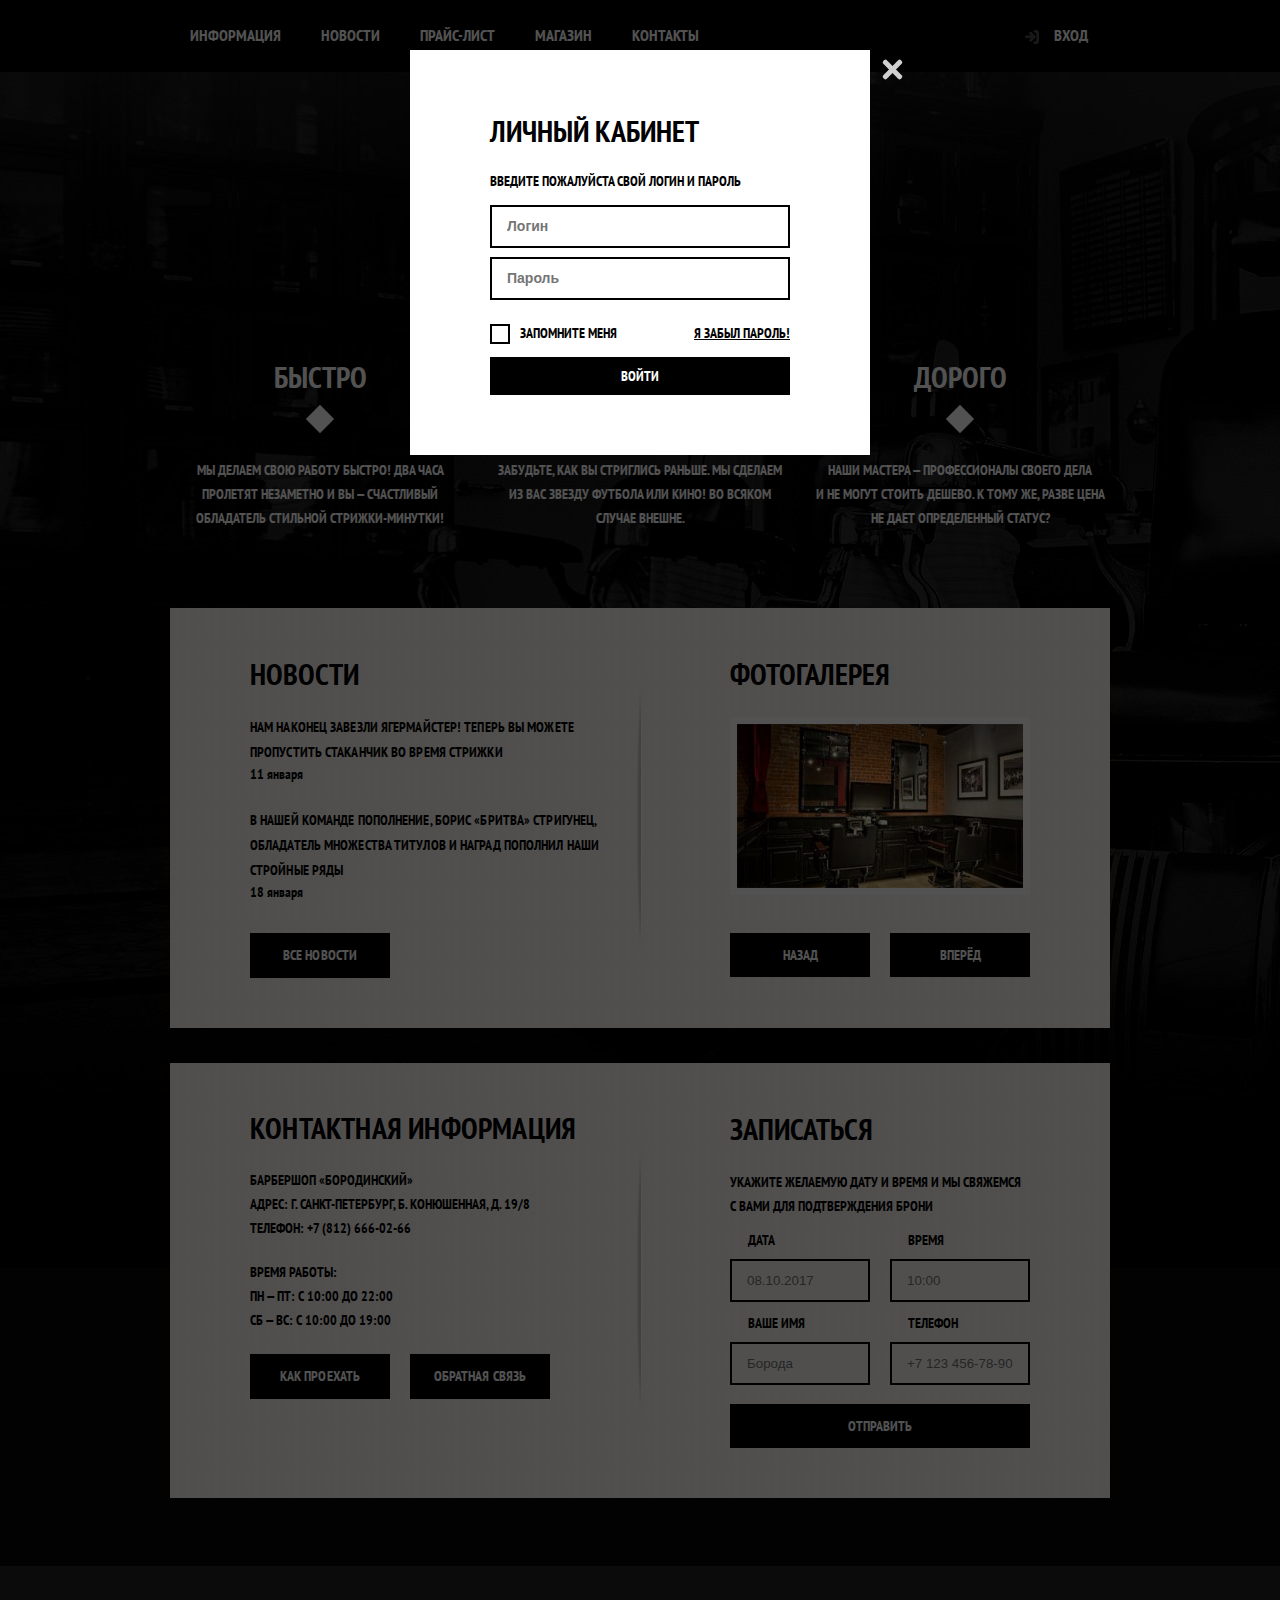
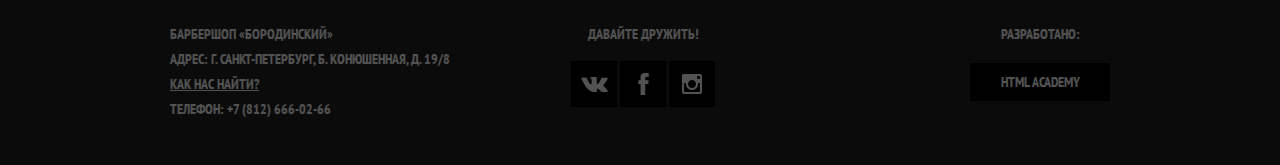
==== commit 3e24a6ec: "Сделал pixel perfect" ====
--- a/barbershop/index.html
+++ b/barbershop/index.html
@@ -82,7 +82,7 @@
             </div>
       </div>
     </section>
-    <section class="index-content">
+    <section class="index-content contact-block">
         <div class="index-content-left contact-info">
           <h3 class="txt-caption">Контактная информация</h3>
             <p>
@@ -102,7 +102,7 @@
         </div>
         <div class="index-content-right">
           <div class="txt-caption">Записаться</div>
-            <p>Укажите желаемую дату и время и мы свяжемся с вами для подтверждения брони</p>
+            <p class="text-form">Укажите желаемую дату и время и мы свяжемся с вами для подтверждения брони</p>
             <form class="appointment-form" action="https://echo.htmlacademy.ru" method="post">
               <div class="form-block">
                 <div class="form-item">
--- a/barbershop/css/style.css
+++ b/barbershop/css/style.css
@@ -1,5 +1,8 @@
 *{
+    margin: 0;
+    padding: 0;
     box-sizing: border-box;
+    outline: none;
 }
 body{
     background: rgb(245, 242, 237);
@@ -20,19 +23,25 @@
     margin: 0 auto;
     padding: 0 10px;
 }
+h1{
+    font-size: 30px;
+    margin-bottom: 20px
+}
 /*Шапка сайта*/
 .main-header{
     background: #000;
-    margin-bottom: 60px;
+    height: 72px;
+    margin-bottom: 51px;
 }
 .header-container{
     display: flex;
     justify-content: space-between;
 }
 .header-logo{
-    width: 151px;
+    width: 155px;
     display: flex;
     align-items: center;
+    margin-top: 3px;
 }
 .header-logo a{
     margin-left: 20px;
@@ -54,7 +63,7 @@
     background: #242424;
 }
 .main-navigation a.active {
-    padding-bottom: 21px;
+    padding-bottom: 23px;
     border-bottom: 4px solid #fff;
 }
 .main-header a{
@@ -92,7 +101,8 @@
 .main-logo{
     margin: 0 auto;
     width: 360px;
-    margin-bottom: 67px;
+    margin-top: 60px;
+    margin-bottom: 65px;
 }
 .features{
     display: flex;
@@ -134,7 +144,7 @@
     display: flex;
     justify-content: space-between;
     padding: 45px 80px;
-    margin-bottom: 36px;
+    margin-bottom: 35px;
     padding-bottom: 50px;
 }
 .list-news li{
@@ -191,6 +201,16 @@
     margin-top: 0;
     margin-bottom: 20px;
 }
+.txt-caption-small{
+    font-size: 24px;
+    line-height: 31px;
+    margin-top: 0;
+    margin-bottom: 29px;
+}
+p.txt-caption{
+    font-size: 30px;
+    line-height: 39px;
+}
 .gallery-content{
     line-height: 0;
     border: 7px solid rgb(255, 255, 255);
@@ -225,7 +245,7 @@
     width: 300px;
 }
 .breadcrumbs{
-    margin-bottom: 55px;
+    margin-bottom: 18px;
 }
 .breadcrumbs ul {
     font-size: 0;
@@ -238,10 +258,13 @@
 .breadcrumbs ul li{
     display: inline-block;
     font-size: 14px;
-    margin-right: 24px;
     position: relative;
-    padding-right: 24px; 
+    padding-right: 40px; 
+    margin-bottom: 31px;
 
+}
+.contact-block{
+    margin-bottom: 68px;
 }
 .breadcrumbs ul li:after{
     content: "";
@@ -251,8 +274,8 @@
     background: #000;
     transform: rotate(45deg);
     position: absolute;
-    right: -5px;
-    top: 3px;
+    top: 5px;
+    right: 16px;
 }
 .breadcrumbs ul li:last-child{
     color: #aba9a7;
@@ -264,7 +287,7 @@
 }
 .product-img img, .img-prev img{
     box-shadow: 0 0 15px rgba(0, 1, 1, 0.2);
-    margin-bottom: 20px;
+    margin-bottom: 18px;
 }
 .product-cart .btn-buy{
     text-align: left;
@@ -273,34 +296,42 @@
     text-align: center;
     margin-bottom: 15px;
 }
+.products-item  .btn-buy .btn{
+    padding: 13px 18px;
+    width: 78px;
+}
 .btn-buy .btn{
-    padding: 10px 20px;
+    padding: 13px 18px;
 }
 .price{
     background: #e5e5e5;
     display: inline-block;
-    padding: 10px 33px;
+    padding: 13px 36px;
     margin-right: -4px;
 }
-.product-info{
-    margin-bottom: 40px;
+.products-item .price{
+    width: 109px;
+    padding: 13px 0px;
 }
 .vendor-code{
     color: #aba9a7;
 }
 .product-descriotion{
-    margin-bottom: 40px;
+    margin-bottom: 36px;
+    line-height: 24px;
 }
 .kit-caption{
-    margin: 65px 0 30px 0;
-}
+    margin: 55px 0 21px 0;
+    font-size: 24px;
+}
+
 .kit-list{
     list-style: none;
     padding: 0;
 }
 .kit-list li{
     position: relative;
-    padding-left: 20px; 
+    padding-left: 21px; 
     line-height: 24px;
 }
 .kit-list li::before{
@@ -311,8 +342,15 @@
     background: #000;
     transform: rotate(45deg);
     position: absolute;
-    left: 0;
-    top: 7px;
+    left: 2px;
+    top: 8px;
+}
+.brands{
+    margin-bottom: 34px;    
+}
+.sidebar .product-group label{
+    line-height: 20px;
+    margin-bottom: 17px;
 }
 .brand-list{
     list-style: none;
@@ -325,30 +363,33 @@
 }
 .brand-list li{
     position: relative;
-    padding-left: 20px; 
-    line-height: 24px;
-    margin-bottom: 15px;
+    padding-left: 21px; 
+    line-height: 18px;
+    margin-bottom: 19px;
 }
 .brand-list li::before{
     content: "";
     display: block;
-    width: 10px;
-    height: 10px;
+    width: 8px;
+    height: 8px;
     background: #000;
     transform: rotate(45deg);
     position: absolute;
-    left: 0;
-    top: 7px;
+    left: 1px;
+    top: 6px;
 }
 .product-content{
     display: flex;
     justify-content: space-between;
+    margin-bottom: 31px;
+    margin-top: 24px;
 }
 .lg-txt{
     font-size: 48px;
     line-height: 48px;
     text-align: center;
-    position: relative
+    position: relative;
+    margin-bottom: 60px;
 }
 .lg-txt::before,.lg-txt::after{
     display: block;
@@ -356,7 +397,7 @@
     content: "";
     width: 160px;
     height: 2px;
-    top:26px;
+    top:24px;
     background: #000;
 }
 .lg-txt::before{
@@ -370,6 +411,7 @@
 }
 .product-content-right{
     width: 400px;
+    padding: 23px 10px;
 }
 .product-images{
     font-size: 0;
@@ -384,7 +426,7 @@
 .price-info{
     display: flex;
     justify-content: space-between;
-    margin-bottom: 40px;
+    margin-bottom: 42px;
 }
 .price-info-left{
     width: 400px;
@@ -392,11 +434,20 @@
 .price-info-right{
     width: 460px;
 }
+.about-us{
+    margin-bottom: 77px;
+}
 .about-us-content{
     display: flex;
+}
+.about-us .txt-caption-small{
+    margin-bottom: 29px;
 }
 .about-us-content p{
     width: 400px;
+    line-height: 24px;
+    margin-top: -2px;
+    padding-right: 10px;
 }
 .about-us-content p:last-child{
     margin-left: auto;
@@ -413,29 +464,34 @@
 .products-container .breadcrumbs{
     flex-basis: 100%;
 }
+.product-group{
+    margin-bottom: 33px;
+}
 .sidebar{
     width: 220px;
 }
 .sidebar label{
     position: relative;
     display: block;
-    padding: 9px 0;
-    padding-left: 45px;
+    margin-bottom: 13px;
+    line-height: 24px;
+    padding-left: 44px;
     
 }
 .sidebar fieldset{
     border:none;
 }
 .sidebar legend{
-    font-size: 21px;
-}
-
+    font-size: 24px;
+    line-height: 30px;
+    margin-bottom: 26px;
+}
 .chbx-label{
     position: absolute;
     width: 20px;
     height: 20px;
     border: 2px solid #000;
-    top: 10px;
+    top: 2px;
     left: 0;
 }
 .rd-label{
@@ -443,14 +499,17 @@
     width: 20px;
     height: 20px;
     border: 2px solid #000;
-    top: 10px;
+    top: 1px;
     left: 0;
     border-radius: 50%;
 }
 .sidebar input{
     display: none;
 }
-
+.sidebar .btn{
+    width: 112px;
+    padding: 13px 33px;
+}
 .sidebar #brand-1:checked ~ label[for="brand-1"] .chbx-label::before, 
 .sidebar #brand-1:checked ~ label[for="brand-1"] .chbx-label::after,
 .sidebar #brand-2:checked ~ label[for="brand-2"] .chbx-label::before, 
@@ -498,6 +557,7 @@
 .products{
     width: 700px;
     font-size: 0px;
+    margin-top: 6px;
 }
 .products-item{
     vertical-align: top;
@@ -519,18 +579,20 @@
 }
 
 .products-item .product-name{
-    margin-left: 15px;
-    margin-bottom: 15px;
+    text-transform: none;
+    margin-left: 16px;
+    margin-bottom: 12px;
 }
 .products-list{
-    margin-bottom: 45px;
+    margin-bottom: 27px;
 }
 .products-list .product-img img{
-    margin-bottom: 15px;
+    margin-bottom: 9px;
     box-shadow: none;
 }
 .name{
     display: block;
+    text-transform: uppercase;
 }
 .products-item:nth-child(3n){
     margin-right: 0;
@@ -538,6 +600,7 @@
 .product-info{
     display: flex;
     justify-content: space-between;
+    margin-bottom: 32px;
 }
 figure,p{
     margin: 0;
@@ -563,7 +626,7 @@
     display: flex;
     flex-wrap: wrap;
     justify-content: space-between;
-    margin: 24px 0;
+    margin: 13px 0;
     margin-bottom: 7px;
 }
 .form-block label{
@@ -576,14 +639,20 @@
 .price-table{
     width: 100%;
     border: 2px solid black;
-    border-collapse: collapse
+    border-collapse: collapse;
+    margin-top: 34px;
 }
 .price-table td{
     border: 2px solid rgb(0, 0, 0);
-    padding: 10px 30px;
+    padding: 10px 18px;
+    width: 50%;
 }
 .price-table td:nth-child(2n){
-    text-align: right;
+    text-align: center;
+    padding-left: 23px;
+}
+.pagination{
+    margin-bottom: 49px;
 }
 .pagination ul{
     padding: 0;
@@ -596,17 +665,19 @@
     margin-left: 0;
 }
 .pagination li .btn{
-    padding: 10px 18px;
+    padding: 12px 18px;
 }
 .pagination li a.active{
     background: #fff;
     color: #000;
 }
+.text-form{
+    line-height: 24px;
+}
 /*Подвал сайта*/
 .main-footer{
     color: #fff;
-    margin-top: 65px;
-    padding-top: 60px;
+    padding-top: 59px;
     padding-bottom: 40px;
     background: #252525;
     font-size: 14px
@@ -645,6 +716,7 @@
     width: 140px;
 }
 .footer-copyright .btn{
+    width: 140px;
     padding: 10px 20px;
 }
 .footer .social-btn{
@@ -772,6 +844,7 @@
 .map{
     margin: 0 auto;
     width: 765px;
+    display: none;
 }
 .bg-popup{
     position: absolute;
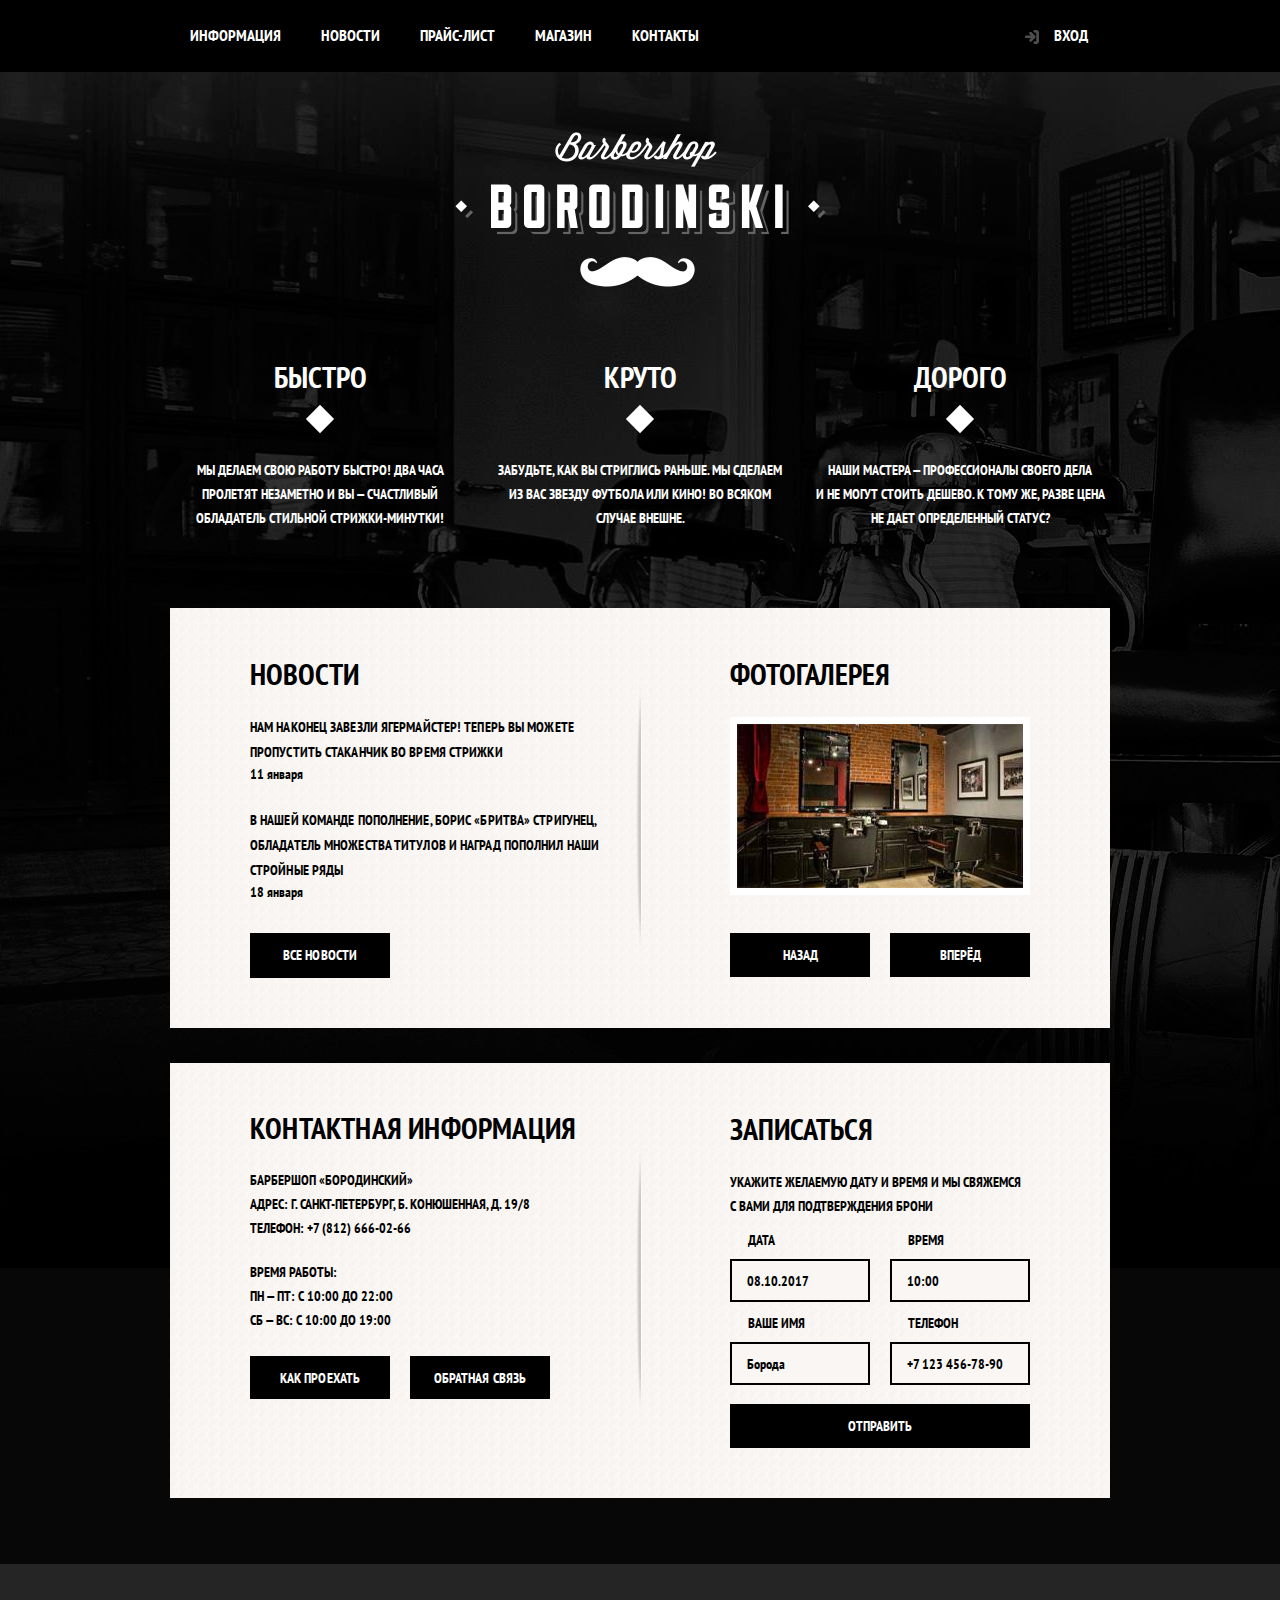
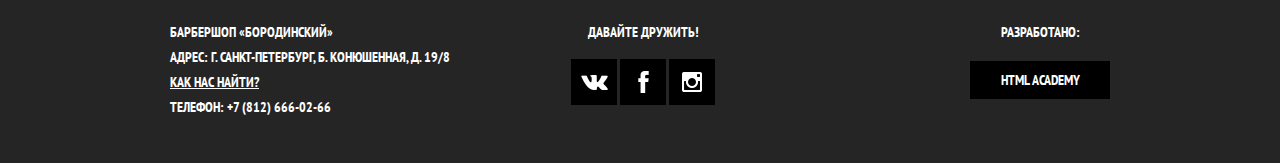
==== commit 98d6e276: "Подключил скрипты" ====
--- a/barbershop/index.html
+++ b/barbershop/index.html
@@ -96,7 +96,7 @@
                 сб — вс: с 10:00 до 19:00
             </p>
             <div class="btn-group">
-              <a class="btn" href="#">Как проехать</a>
+              <a class="btn map-popup" href="#">Как проехать</a>
               <a class="btn" href="#">Обратная связь</a>
             </div>
         </div>
@@ -164,16 +164,48 @@
           </form>
         </div>
   </div>
-  <div class="map popup">
-    <iframe src="https://yandex.ru/map-widget/v1/-/CBaj6BCYpC" width="765" height="560" frameborder="0"></iframe>
+  <div class="bg-popup-map">
+      <div class="map popup">
+          <iframe src="https://yandex.ru/map-widget/v1/-/CBaj6BCYpC" width="766" height="560" frameborder="0"></iframe>
+          <button class="close-map close" type="button">Закрыть</button>
+        </div>
   </div>
+  
+  <script src="js/jquery-3.2.1.min.js"></script>
   <script>
+    var login = $(".login-form input[name=login]");
+    var password = $(".login-form input[name=password]");
+    var storage = localStorage.getItem("login");
     $(document).ready(function(){
       $(".close").click(function(){
         $(".bg-popup").css("display","none");
+        $(".login-form").removeClass("modal-error");
       })
       $(".user-block").click(function(){
         $(".bg-popup").css("display","block");
+      })
+      $(".map-popup").click(function(){
+        $(".bg-popup-map").css("display","block");
+      })
+      $(".close-map").click(function(){
+        $(".bg-popup-map").css("display","none");
+      })
+      $('html').keydown(function(e){
+        if (e.keyCode == 27) {
+          $(".bg-popup").css("display","none");
+          $(".login-form").removeClass("modal-error");
+        }
+      });
+      $(".login-form form").submit(function(event) {
+        var login = $("input[name=login]");
+        var password = $("input[name=password]");
+        if (!login.val() || !password.val()) {
+          event.preventDefault();
+          $(".login-form").removeClass("modal-error");
+          $(".login-form").addClass("modal-error");
+        } else {
+          localStorage.setItem("login", login.value);
+        }
       })
     });
   </script>
--- a/barbershop/css/style.css
+++ b/barbershop/css/style.css
@@ -1,9 +1,158 @@
 *{
     margin: 0;
     padding: 0;
-    box-sizing: border-box;
+    -webkit-box-sizing: border-box;
+            box-sizing: border-box;
     outline: none;
 }
+@-webkit-keyframes check-left {
+    0% {
+        -webkit-transform: rotate(90deg);
+                transform: rotate(90deg);
+        -webkit-transform: translateX(-20px);
+                transform: translateX(-20px);
+    }
+    50% {
+        -webkit-transform: rotate(90deg);
+                transform: rotate(90deg);
+        -webkit-transform: translateX(0px);
+                transform: translateX(0px)
+    }
+}
+@keyframes check-left {
+    0% {
+        -webkit-transform: rotate(90deg);
+                transform: rotate(90deg);
+        -webkit-transform: translateX(-20px);
+                transform: translateX(-20px);
+    }
+    50% {
+        -webkit-transform: rotate(90deg);
+                transform: rotate(90deg);
+        -webkit-transform: translateX(0px);
+                transform: translateX(0px)
+    }
+}
+@-webkit-keyframes disabled-box {
+    0% {
+        -webkit-transform: rotate(90deg);
+                transform: rotate(90deg);
+        -webkit-transform: translateX(0px);
+                transform: translateX(0px);
+    }
+    50% {
+        -webkit-transform: rotate(90deg);
+                transform: rotate(90deg);
+        -webkit-transform: translateX(-20px);
+                transform: translateX(-20px)
+    }
+}
+@keyframes disabled-box {
+    0% {
+        -webkit-transform: rotate(90deg);
+                transform: rotate(90deg);
+        -webkit-transform: translateX(0px);
+                transform: translateX(0px);
+    }
+    50% {
+        -webkit-transform: rotate(90deg);
+                transform: rotate(90deg);
+        -webkit-transform: translateX(-20px);
+                transform: translateX(-20px)
+    }
+}
+@-webkit-keyframes check-right {
+    0% {
+        -webkit-transform: rotate(90deg);
+                transform: rotate(90deg);
+        -webkit-transform: translateX(20px);
+                transform: translateX(20px)
+    }
+    50% {
+        -webkit-transform: rotate(90deg);
+                transform: rotate(90deg);
+        -webkit-transform: translateX(0px);
+                transform: translateX(0px)
+    }
+}
+@keyframes check-right {
+    0% {
+        -webkit-transform: rotate(90deg);
+                transform: rotate(90deg);
+        -webkit-transform: translateX(20px);
+                transform: translateX(20px)
+    }
+    50% {
+        -webkit-transform: rotate(90deg);
+                transform: rotate(90deg);
+        -webkit-transform: translateX(0px);
+                transform: translateX(0px)
+    }
+}
+@-webkit-keyframes popup{
+    0% {
+        -webkit-transform: translateY(-2000px);
+                transform: translateY(-2000px);
+    }
+    70% {
+        -webkit-transform: translateY(30px);
+                transform: translateY(30px);
+    }
+    90% {
+        -webkit-transform: translateY(-10px);
+                transform: translateY(-10px)
+    }
+    100% {
+        -webkit-transform: translateY(0px);
+                transform: translateY(0px)
+    }
+}
+@keyframes popup{
+    0% {
+        -webkit-transform: translateY(-2000px);
+                transform: translateY(-2000px);
+    }
+    70% {
+        -webkit-transform: translateY(30px);
+                transform: translateY(30px);
+    }
+    90% {
+        -webkit-transform: translateY(-10px);
+                transform: translateY(-10px)
+    }
+    100% {
+        -webkit-transform: translateY(0px);
+                transform: translateY(0px)
+    }
+} 
+@-webkit-keyframes shake {
+    0%, 100% {
+      -webkit-transform: translateX(0);
+              transform: translateX(0);
+    }
+    10%, 30%, 50%, 70%, 90% {
+      -webkit-transform: translateX(-10px);
+              transform: translateX(-10px);
+    }
+    20%, 40%, 60%, 80% {
+      -webkit-transform: translateX(10px);
+              transform: translateX(10px);
+    }
+  } 
+@keyframes shake {
+    0%, 100% {
+      -webkit-transform: translateX(0);
+              transform: translateX(0);
+    }
+    10%, 30%, 50%, 70%, 90% {
+      -webkit-transform: translateX(-10px);
+              transform: translateX(-10px);
+    }
+    20%, 40%, 60%, 80% {
+      -webkit-transform: translateX(10px);
+              transform: translateX(10px);
+    }
+  }
 body{
     background: rgb(245, 242, 237);
     margin: 0;
@@ -34,13 +183,21 @@
     margin-bottom: 51px;
 }
 .header-container{
-    display: flex;
-    justify-content: space-between;
+    display: -webkit-box;
+    display: -ms-flexbox;
+    display: flex;
+    -webkit-box-pack: justify;
+        -ms-flex-pack: justify;
+            justify-content: space-between;
 }
 .header-logo{
     width: 155px;
-    display: flex;
-    align-items: center;
+    display: -webkit-box;
+    display: -ms-flexbox;
+    display: flex;
+    -webkit-box-align: center;
+        -ms-flex-align: center;
+            align-items: center;
     margin-top: 3px;
 }
 .header-logo a{
@@ -100,14 +257,18 @@
 /*Содержимое сайта */
 .main-logo{
     margin: 0 auto;
-    width: 360px;
+    width: 371px;
     margin-top: 60px;
     margin-bottom: 65px;
 }
 .features{
+    display: -webkit-box;
+    display: -ms-flexbox;
     display: flex;
     margin-bottom: 78px;
-    justify-content: space-between
+    -webkit-box-pack: justify;
+        -ms-flex-pack: justify;
+            justify-content: space-between
 }
 .features-item{
     width: 300px;
@@ -124,8 +285,12 @@
     padding-bottom: 60px;
     font-size: 30px;
     line-height: 42px;
-    display: flex;
-    justify-content: center;
+    display: -webkit-box;
+    display: -ms-flexbox;
+    display: flex;
+    -webkit-box-pack: center;
+        -ms-flex-pack: center;
+            justify-content: center;
 }
 .features-name::before{
     content:"";
@@ -134,15 +299,21 @@
     width: 20px;
     height: 20px;
     position: absolute;
-    transform: rotate(45deg);  
+    -webkit-transform: rotate(45deg);
+        -ms-transform: rotate(45deg);
+            transform: rotate(45deg);  
     top:53px;
 }
 .index-content{
     background: url("../img/shadow.png") no-repeat center, #f8f5f2
                  url("../img/bg-index.jpg");
     color: #000;
-    display: flex;
-    justify-content: space-between;
+    display: -webkit-box;
+    display: -ms-flexbox;
+    display: flex;
+    -webkit-box-pack: justify;
+        -ms-flex-pack: justify;
+            justify-content: space-between;
     padding: 45px 80px;
     margin-bottom: 35px;
     padding-bottom: 50px;
@@ -189,8 +360,12 @@
     font-size: 14px;
 }
 .btn-group{
-    display: flex;
-    justify-content: space-between;
+    display: -webkit-box;
+    display: -ms-flexbox;
+    display: flex;
+    -webkit-box-pack: justify;
+        -ms-flex-pack: justify;
+            justify-content: space-between;
 }
 .index-content-left{
     width: 380px;
@@ -234,11 +409,11 @@
 }
 .contact-info .btn-group{
     padding-right: 45px;
-    margin-top: 22px;
+    margin-top: 24px;
 }
 .contact-info .btn{
     width: 140px;
-    padding: 10px 0;
+    padding: 10px 0 8px 0px;;
     text-align: center;
 }
 .index-content-right{
@@ -264,7 +439,7 @@
 
 }
 .contact-block{
-    margin-bottom: 68px;
+    margin-bottom: 66px;
 }
 .breadcrumbs ul li:after{
     content: "";
@@ -272,7 +447,9 @@
     width: 8px;
     height: 8px;
     background: #000;
-    transform: rotate(45deg);
+    -webkit-transform: rotate(45deg);
+        -ms-transform: rotate(45deg);
+            transform: rotate(45deg);
     position: absolute;
     top: 5px;
     right: 16px;
@@ -286,7 +463,8 @@
   
 }
 .product-img img, .img-prev img{
-    box-shadow: 0 0 15px rgba(0, 1, 1, 0.2);
+    -webkit-box-shadow: 0 0 15px rgba(0, 1, 1, 0.2);
+            box-shadow: 0 0 15px rgba(0, 1, 1, 0.2);
     margin-bottom: 18px;
 }
 .product-cart .btn-buy{
@@ -315,6 +493,7 @@
 }
 .vendor-code{
     color: #aba9a7;
+    padding-right: 2px;
 }
 .product-descriotion{
     margin-bottom: 36px;
@@ -340,7 +519,9 @@
     width: 8px;
     height: 8px;
     background: #000;
-    transform: rotate(45deg);
+    -webkit-transform: rotate(45deg);
+        -ms-transform: rotate(45deg);
+            transform: rotate(45deg);
     position: absolute;
     left: 2px;
     top: 8px;
@@ -373,14 +554,20 @@
     width: 8px;
     height: 8px;
     background: #000;
-    transform: rotate(45deg);
+    -webkit-transform: rotate(45deg);
+        -ms-transform: rotate(45deg);
+            transform: rotate(45deg);
     position: absolute;
     left: 1px;
     top: 6px;
 }
 .product-content{
-    display: flex;
-    justify-content: space-between;
+    display: -webkit-box;
+    display: -ms-flexbox;
+    display: flex;
+    -webkit-box-pack: justify;
+        -ms-flex-pack: justify;
+            justify-content: space-between;
     margin-bottom: 31px;
     margin-top: 24px;
 }
@@ -389,7 +576,7 @@
     line-height: 48px;
     text-align: center;
     position: relative;
-    margin-bottom: 60px;
+    margin-bottom: 62px;
 }
 .lg-txt::before,.lg-txt::after{
     display: block;
@@ -424,8 +611,12 @@
     margin-right: 0;
 }
 .price-info{
-    display: flex;
-    justify-content: space-between;
+    display: -webkit-box;
+    display: -ms-flexbox;
+    display: flex;
+    -webkit-box-pack: justify;
+        -ms-flex-pack: justify;
+            justify-content: space-between;
     margin-bottom: 42px;
 }
 .price-info-left{
@@ -438,6 +629,8 @@
     margin-bottom: 77px;
 }
 .about-us-content{
+    display: -webkit-box;
+    display: -ms-flexbox;
     display: flex;
 }
 .about-us .txt-caption-small{
@@ -454,15 +647,22 @@
     width: 460px;
 }
 .products-container{
-    display: flex;
-    flex-wrap: wrap;
-    justify-content: space-between;
+    display: -webkit-box;
+    display: -ms-flexbox;
+    display: flex;
+    -ms-flex-wrap: wrap;
+        flex-wrap: wrap;
+    -webkit-box-pack: justify;
+        -ms-flex-pack: justify;
+            justify-content: space-between;
 }
 .products-container h1{
-    flex-basis: 100%;
+    -ms-flex-preferred-size: 100%;
+        flex-basis: 100%;
 }
 .products-container .breadcrumbs{
-    flex-basis: 100%;
+    -ms-flex-preferred-size: 100%;
+        flex-basis: 100%;
 }
 .product-group{
     margin-bottom: 33px;
@@ -476,6 +676,7 @@
     margin-bottom: 13px;
     line-height: 24px;
     padding-left: 44px;
+    cursor: pointer;
     
 }
 .sidebar fieldset{
@@ -510,49 +711,69 @@
     width: 112px;
     padding: 13px 33px;
 }
-.sidebar #brand-1:checked ~ label[for="brand-1"] .chbx-label::before, 
-.sidebar #brand-1:checked ~ label[for="brand-1"] .chbx-label::after,
-.sidebar #brand-2:checked ~ label[for="brand-2"] .chbx-label::before, 
-.sidebar #brand-2:checked ~ label[for="brand-2"] .chbx-label::after,
-.sidebar #brand-3:checked ~ label[for="brand-3"] .chbx-label::before, 
-.sidebar #brand-3:checked ~ label[for="brand-3"] .chbx-label::after,
-.sidebar #brand-4:checked ~ label[for="brand-4"] .chbx-label::before, 
-.sidebar #brand-4:checked ~ label[for="brand-4"] .chbx-label::after,
-.sidebar #brand-5:checked ~ label[for="brand-5"] .chbx-label::before, 
-.sidebar #brand-5:checked ~ label[for="brand-5"] .chbx-label::after,
-.sidebar #brand-6:checked ~ label[for="brand-6"] .chbx-label::before, 
-.sidebar #brand-6:checked ~ label[for="brand-6"] .chbx-label::after{
+.sidebar input:checked + label .chbx-label::before, 
+.sidebar input:checked + label .chbx-label::after{
     content: "";
     display: block;
     width: 16px;
     height: 2px;
     background: #000;
     position: absolute;
-    transform: rotate(45deg);
+    -webkit-transform: rotate(45deg);
+        -ms-transform: rotate(45deg);
+            transform: rotate(45deg);
     top: 7px;
     left: 0;
     border-radius: 3px;
-}
-.sidebar #brand-1:checked ~ label[for="brand-1"] .chbx-label::after,
-.sidebar #brand-2:checked ~ label[for="brand-2"] .chbx-label::after,
-.sidebar #brand-3:checked ~ label[for="brand-3"] .chbx-label::after,
-.sidebar #brand-4:checked ~ label[for="brand-4"] .chbx-label::after,
-.sidebar #brand-5:checked ~ label[for="brand-5"] .chbx-label::after,
-.sidebar #brand-6:checked ~ label[for="brand-6"] .chbx-label::after{
-    transform: rotate(-45deg);
-}
-.sidebar #gr-1:checked ~ label[for="gr-1"] .rd-label::before,
-.sidebar #gr-3:checked ~ label[for="gr-3"] .rd-label::before,
-.sidebar #gr-2:checked ~ label[for="gr-2"] .rd-label::before{
+    -webkit-animation: check-left 0.6s;
+            animation: check-left 0.6s;
+}
+.brands label .chbx-label::before, 
+.brands label .chbx-label::after{
+    content: "";
+    display: block;
+    width: 16px;
+    height: 2px;
+    background: #000;
+    position: absolute;
+    -webkit-transform: rotate(90deg);
+        -ms-transform: rotate(90deg);
+            transform: rotate(90deg);
+    top: 7px;
+    left: -9px;
+    border-radius: 3px;
+    -webkit-animation: disabled-box 0.6s;
+            animation: disabled-box 0.6s;
+}
+.brands input:checked + label .chbx-label::after{
+    -webkit-transform: rotate(-45deg);
+        -ms-transform: rotate(-45deg);
+            transform: rotate(-45deg);
+    -webkit-animation: check-right 0.6s;
+            animation: check-right 0.6s;
+}
+.sidebar input:checked + label .rd-label::before{
     content: "";
     display: block;
     position: absolute;
     width: 8px;
     height: 8px;
+    border: none;
     background: #000;
     border-radius: 50%;
     top: 4px;
     left: 4px;
+    -webkit-animation: check-left 0.6s;
+            animation: check-left 0.6s;
+}
+.sidebar input:disabled + label{
+    opacity: 0.3;
+}
+.sidebar input:disabled + label:hover{
+    color: #000;
+}
+.sidebar input + label:hover{
+    color: #663d15;
 }
 .products{
     width: 700px;
@@ -568,14 +789,16 @@
     margin-bottom: 20px;
     background: #fff;
     line-height: 18px;
-    box-shadow: 0 0 15px rgba(0, 1, 1, 0.2);
+    -webkit-box-shadow: 0 0 15px rgba(0, 1, 1, 0.2);
+            box-shadow: 0 0 15px rgba(0, 1, 1, 0.2);
 }
 .products-item a:not(.btn){
     color: #000;
     text-decoration: none;
 }
 .products-item:hover{
-    box-shadow: 3.2px 3.8px 25px rgba(0, 1, 1, 0.3);
+    -webkit-box-shadow: 3.2px 3.8px 25px rgba(0, 1, 1, 0.3);
+            box-shadow: 3.2px 3.8px 25px rgba(0, 1, 1, 0.3);
 }
 
 .products-item .product-name{
@@ -588,7 +811,8 @@
 }
 .products-list .product-img img{
     margin-bottom: 9px;
-    box-shadow: none;
+    -webkit-box-shadow: none;
+            box-shadow: none;
 }
 .name{
     display: block;
@@ -598,8 +822,12 @@
     margin-right: 0;
 }
 .product-info{
-    display: flex;
-    justify-content: space-between;
+    display: -webkit-box;
+    display: -ms-flexbox;
+    display: flex;
+    -webkit-box-pack: justify;
+        -ms-flex-pack: justify;
+            justify-content: space-between;
     margin-bottom: 32px;
 }
 figure,p{
@@ -610,9 +838,23 @@
 }
 .appointment-form input{
     width: 100%;
-    padding: 12px 15px;
+    padding: 11px 10px 10px 15px;
     border: 2px solid #000;
     background: #f9f6f3;
+    font-size: 14px;
+    font-family: "PT Sans Narrow";
+    font-weight: bold;
+}
+.appointment-form input::-moz-placeholder {
+    font-size: 14px;
+    font-family: "PT Sans Narrow";
+    color: #000000;
+}
+.appointment-form input::-webkit-input-placeholder {
+    font-size: 14px;
+    font-family: "PT Sans Narrow";
+    color: #000000;
+    font-weight: bold;
 }
 .appointment-form input:focus{
     border: 2px solid #663d15;
@@ -623,9 +865,14 @@
     margin-bottom: 12px;
 }
 .form-block{
-    display: flex;
-    flex-wrap: wrap;
-    justify-content: space-between;
+    display: -webkit-box;
+    display: -ms-flexbox;
+    display: flex;
+    -ms-flex-wrap: wrap;
+        flex-wrap: wrap;
+    -webkit-box-pack: justify;
+        -ms-flex-pack: justify;
+            justify-content: space-between;
     margin: 13px 0;
     margin-bottom: 7px;
 }
@@ -683,6 +930,8 @@
     font-size: 14px
 }
 .footer-container{
+    display: -webkit-box;
+    display: -ms-flexbox;
     display: flex;
 }
 .footer-contacts{
@@ -759,6 +1008,8 @@
     top:50px;
     left:50%;
     margin-left: -230px;
+    -webkit-animation: popup 0.9s;
+            animation: popup 0.9s;
     
 }
 .login-form p{
@@ -775,8 +1026,12 @@
 }
 .login-save{
     margin: 15px 0;
-    display: flex;
-    justify-content: space-between;
+    display: -webkit-box;
+    display: -ms-flexbox;
+    display: flex;
+    -webkit-box-pack: justify;
+        -ms-flex-pack: justify;
+            justify-content: space-between;
 }
 .login-save input{
     display: none;
@@ -810,10 +1065,14 @@
     background: #000;
     top:7px;
     left: 0;
-    transform: rotate(45deg);
+    -webkit-transform: rotate(45deg);
+        -ms-transform: rotate(45deg);
+            transform: rotate(45deg);
 }
 .login-save #save-me:checked ~ label[for="save-me"] .form-chbx::after{
-    transform: rotate(-45deg);
+    -webkit-transform: rotate(-45deg);
+        -ms-transform: rotate(-45deg);
+            transform: rotate(-45deg);
 }
 .close{
 	font-size: 0;
@@ -836,21 +1095,44 @@
 	top: 10px;
     right: 5px;
 	border-radius: 2px;
-	transform: rotate(45deg);
+	-webkit-transform: rotate(45deg);
+	    -ms-transform: rotate(45deg);
+	        transform: rotate(45deg);
 }
 .close::after{
-	transform: rotate(-45deg);
+	-webkit-transform: rotate(-45deg);
+	    -ms-transform: rotate(-45deg);
+	        transform: rotate(-45deg);
+}
+.close-map::before, .close-map::after{
+	top: -6px;
+    right: -4px;
 }
 .map{
-    margin: 0 auto;
-    width: 765px;
-    display: none;
-}
-.bg-popup{
+    position: fixed;
+    top:50px;
+    left:50%;
+    margin-left: -390px;
+    -webkit-animation: popup 0.9s;
+            animation: popup 0.9s;
+    width: 780px;
+    border: 7px solid #fff;
+    -webkit-box-shadow: 0 30px 50px rgba(0, 1, 1, 0.75);
+            box-shadow: 0 30px 50px rgba(0, 1, 1, 0.75);
+}
+.bg-popup, .bg-popup-map{
     position: absolute;
     top:0;
     left: 0;
     right: 0;
     bottom: 0;
     background: rgba(0, 0, 0, 0.678);
-}+    display: none;
+}
+.show-form-popup{
+    display: block
+}
+.modal-error {
+    -webkit-animation: shake 0.6s;
+            animation: shake 0.6s;
+  }